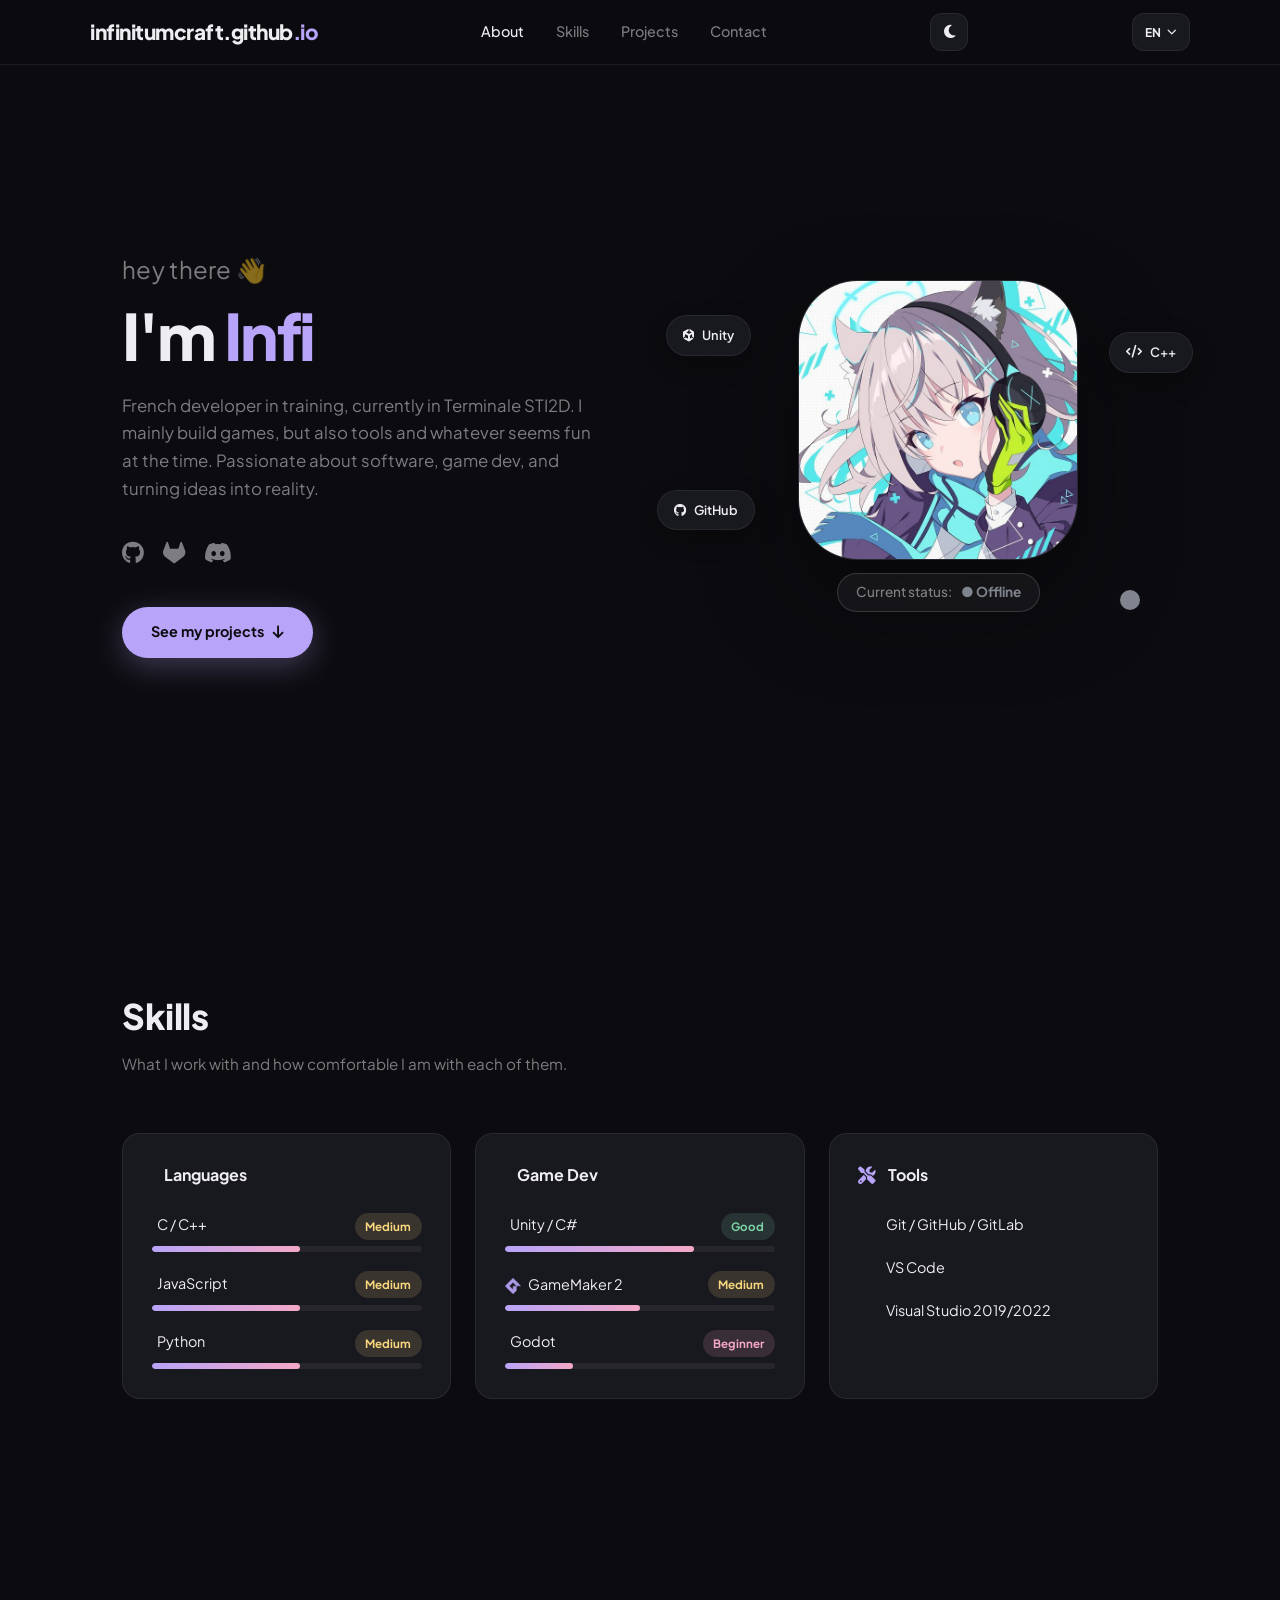
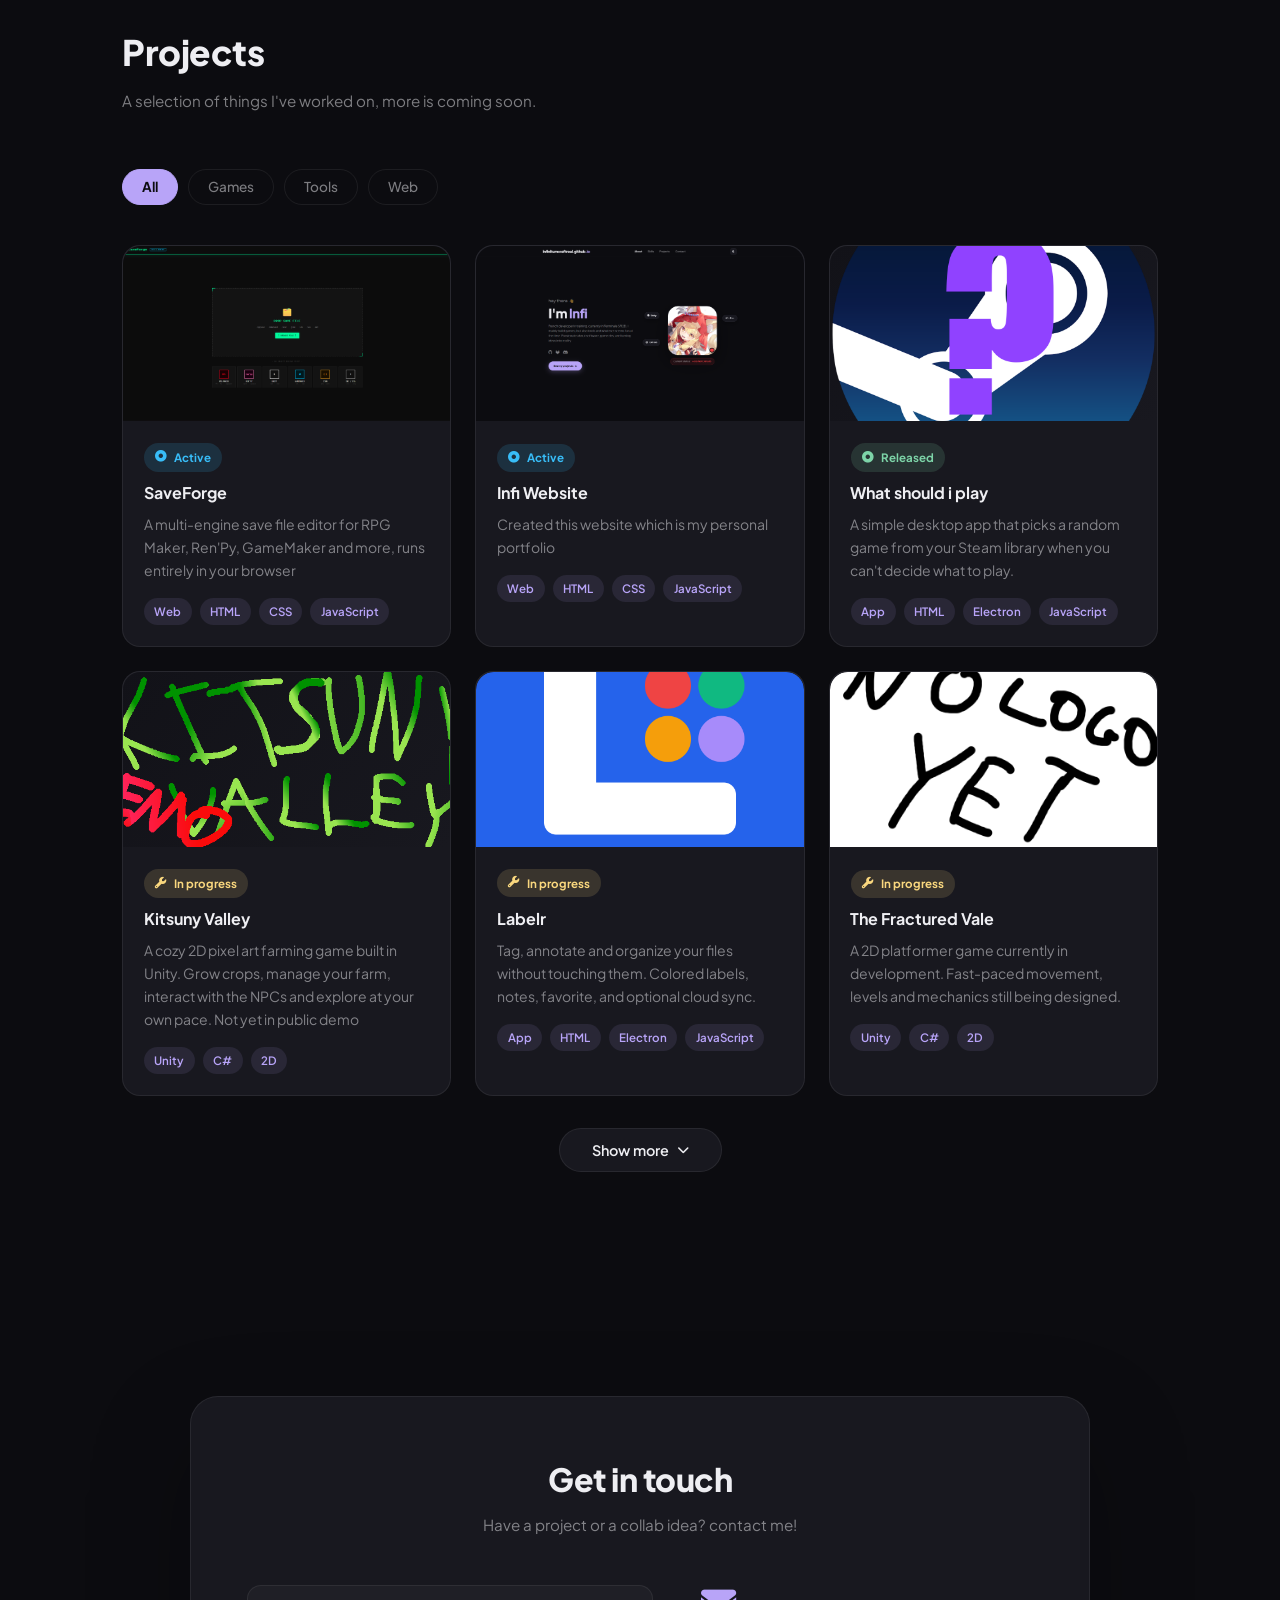
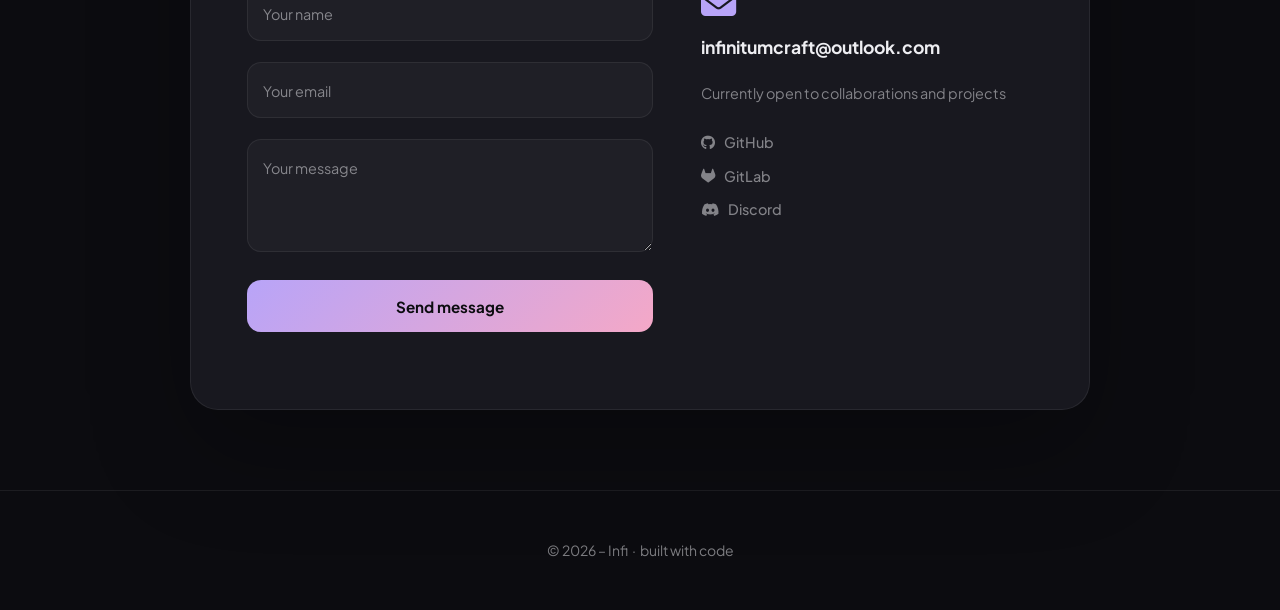
==== index.html @ e2171e9a "Added SaveForge" ====
<!DOCTYPE html>
<html lang="en" data-theme="dark">
<head>
  <!-- Google tag (gtag.js) -->
  <script async src="https://www.googletagmanager.com/gtag/js?id=G-4C0Y65BNYN"></script>
  <script>
    window.dataLayer = window.dataLayer || [];
    function gtag(){dataLayer.push(arguments);}
    gtag('js', new Date());

    gtag('config', 'G-4C0Y65BNYN');
  </script>
  <meta charset="UTF-8" />
  <meta name="viewport" content="width=device-width, initial-scale=1.0" />
  <title>Infi – Developer</title>
  <meta name="description" content="Infi – Developer portfolio. Projects, skills, and contact." />
  <link rel="preconnect" href="https://fonts.googleapis.com">
  <link rel="preconnect" href="https://fonts.gstatic.com" crossorigin>
  <link href="https://fonts.googleapis.com/css2?family=Plus+Jakarta+Sans:ital,wght@0,400;0,500;0,600;0,700;0,800;1,400&display=swap" rel="stylesheet">
  <link rel="stylesheet" href="https://cdnjs.cloudflare.com/ajax/libs/font-awesome/6.5.0/css/all.min.css">
  <link rel="stylesheet" href="https://cdn.jsdelivr.net/gh/devicons/devicon@latest/devicon.min.css">
  <link rel="stylesheet" href="style.css?v=5">
  <link rel="icon" type="image/jpeg" href="assets/images/avatar.jpg">
</head>
<body>

  <div id="loader">
    <div class="loader-ring"></div>
  </div>

  <header id="navbar">
    <div class="nav-inner">
      <span class="nav-logo">
      <span class="logo-full">infinitumcraft.github<span class="accent">.io</span></span>
      <span class="logo-short">infi<span class="accent">.</span></span>
      </span>
      <nav>
        <a href="#about" data-en="About" data-fr="À propos">About</a>
        <a href="#skills" data-en="Skills" data-fr="Compétences">Skills</a>
        <a href="#projects" data-en="Projects" data-fr="Projets">Projects</a>
        <a href="#contact" data-en="Contact" data-fr="Contact">Contact</a>
      </nav>
      <button id="theme-toggle" aria-label="Toggle theme">
        <i class="fa-solid fa-moon" id="theme-icon"></i>
      </button>
      <div id="lang-dropdown" class="lang-dropdown">
        <button id="lang-toggle" aria-label="Toggle language">
          <span id="lang-current">EN</span> <i class="fa-solid fa-chevron-down"></i>
        </button>
        <div class="lang-menu">
          <button data-lang="en">🇬🇧 English</button>
          <button data-lang="fr">🇫🇷 Français</button>
        </div>
      </div>
      <button id="hamburger" aria-label="Toggle menu" aria-expanded="false">
        <span></span>
        <span></span>
        <span></span>
      </button>
    </div>
  </header>

  <div id="mobile-menu">
    <nav class="mobile-nav">
      <a href="#about" data-en="About" data-fr="À propos">About</a>
      <a href="#skills" data-en="Skills" data-fr="Compétences">Skills</a>
      <a href="#projects" data-en="Projects" data-fr="Projets">Projects</a>
      <a href="#contact" data-en="Contact" data-fr="Contact">Contact</a>
    </nav>
  </div>
  <div id="mobile-overlay"></div>

  <section id="about" class="reveal">
    <div class="about-grid">
      <div class="about-text">
        <p class="about-label" data-en="hey there 👋" data-fr="salut 👋">hey there <span class="wave">👋</span></p>
        <h1>I'm <span class="accent">Infi</span></h1>
        <p class="about-bio" data-en="French developer in training, currently in Terminale STI2D. I mainly build games, but also tools and whatever seems fun at the time. Passionate about software, game dev, and turning ideas into reality." data-fr="Développeur français en formation, actuellement en Terminale STI2D. Je crée principalement des jeux, mais aussi des outils et tout ce qui me semble amusant. Passionné par le développement logiciel, le game dev, et transformer les idées en réalité.">
          French developer in training, currently in Terminale STI2D. I mainly build games,
          but also tools and whatever seems fun at the time.
          Passionate about software, game dev, and turning ideas into reality.
        </p>
        <div class="socials">
          <a href="https://github.com/infinitumcraft" target="_blank" aria-label="GitHub"><i class="fab fa-github"></i></a>
          <a href="https://gitlab.com/Infinitumcraftreal" target="_blank" aria-label="GitLab"><i class="fab fa-gitlab"></i></a>
          <a href="#" aria-label="Discord" onclick="copyDiscord(event)"><i class="fab fa-discord"></i></a>
        </div>
        <a href="#projects" class="cta-btn">
          <span data-en="See my projects" data-fr="Voir mes projets">See my projects</span>
          <i class="fa-solid fa-arrow-down"></i>
        </a>
      </div>
      <div class="about-visual">
        <div class="avatar-wrap">
          <img src="assets/images/avatar.jpg" alt="Infi" id="avatar" onerror="this.style.display='none'; document.getElementById('avatar-fallback').style.display='flex'">
          <div id="avatar-fallback" class="avatar-fallback">
            <i class="fa-solid fa-user"></i>
          </div>
          <div id="status-dot" class="status-dot status-offline"></div>
        </div>
        <div id="status-badge" class="status-badge status-offline">
          <span class="status-label" data-en="Current status:" data-fr="Statut actuel :">Current status:</span>
          <span id="status-text">● Offline</span>
        </div>
        <div id="activity-card" class="activity-card" style="display:none;">
          <div class="activity-icon-wrap">
            <img id="activity-img" src="" alt="">
            <img id="activity-img-small" src="" alt="" class="activity-img-small">
          </div>
          <div class="activity-info">
            <span class="activity-type" id="activity-type"></span>
            <span class="activity-name" id="activity-name"></span>
            <span class="activity-detail" id="activity-detail"></span>
            <span class="activity-state" id="activity-state"></span>
          </div>
        </div>
        <div class="about-badge badge-1"><i class="fa-brands fa-unity"></i> Unity</div>
        <div class="about-badge badge-2"><i class="fa-brands fa-github"></i> GitHub</div>
        <div class="about-badge badge-3"><i class="fa-solid fa-code"></i> C++</div>
      </div>
    </div>
  </section>

  <section id="skills" class="reveal">
    <div class="section-header">
      <h2 data-en="Skills" data-fr="Compétences">Skills</h2>
      <p data-en="What I work with and how comfortable I am with each of them." data-fr="Ce avec quoi je travaille et mon niveau dans chacun d'eux.">What I work with and how comfortable I am with each of them.</p>
    </div>

    <div class="skills-grid">

      <div class="skill-category">
        <div class="skill-cat-header">
          <i class="devicon-cplusplus-plain"></i>
          <h4 data-en="Languages" data-fr="Langages">Languages</h4>
        </div>
        <ul>
          <li>
            <div class="skill-row">
              <span><i class="devicon-cplusplus-plain"></i> C / C++</span>
              <span class="skill-level medium" data-en="Medium" data-fr="Moyen">Medium</span>
            </div>
            <div class="skill-bar"><div style="--w: 55%"></div></div>
          </li>
          <li>
            <div class="skill-row">
              <span><i class="devicon-javascript-plain"></i> JavaScript</span>
              <span class="skill-level medium" data-en="Medium" data-fr="Moyen">Medium</span>
            </div>
            <div class="skill-bar"><div style="--w: 55%"></div></div>
          </li>
          <li>
            <div class="skill-row">
              <span><i class="devicon-python-plain"></i> Python</span>
              <span class="skill-level medium" data-en="Medium" data-fr="Moyen">Medium</span>
            </div>
            <div class="skill-bar"><div style="--w: 55%"></div></div>
          </li>
        </ul>
      </div>

      <div class="skill-category">
        <div class="skill-cat-header">
          <i class="devicon-unity-plain"></i>
          <h4 data-en="Game Dev" data-fr="Jeux Vidéo">Game Dev</h4>
        </div>
        <ul>
          <li>
            <div class="skill-row">
              <span><i class="devicon-unity-plain"></i> Unity / C#</span>
              <span class="skill-level good" data-en="Good" data-fr="Bien">Good</span>
            </div>
            <div class="skill-bar"><div style="--w: 70%"></div></div>
          </li>
          <li>
            <div class="skill-row">
              <span><img src="assets/images/gamemaker.webp" alt="GameMaker" class="gamemaker-icon"> GameMaker 2</span>
              <span class="skill-level medium" data-en="Medium" data-fr="Moyen">Medium</span>
            </div>
            <div class="skill-bar"><div style="--w: 50%"></div></div>
          </li>
          <li>
            <div class="skill-row">
              <span><i class="devicon-godot-plain"></i> Godot</span>
              <span class="skill-level beginner" data-en="Beginner" data-fr="Débutant">Beginner</span>
            </div>
            <div class="skill-bar"><div style="--w: 25%"></div></div>
          </li>
        </ul>
      </div>

      <div class="skill-category">
        <div class="skill-cat-header">
          <i class="fa-solid fa-screwdriver-wrench"></i>
          <h4 data-en="Tools" data-fr="Outils">Tools</h4>
        </div>
        <ul class="tools-list">
          <li><i class="devicon-git-plain"></i> Git / GitHub / GitLab</li>
          <li><i class="devicon-vscode-plain"></i> VS Code</li>
          <li><i class="devicon-visualstudio-plain"></i> Visual Studio 2019/2022</li>
        </ul>
      </div>

    </div>
  </section>

  <section id="projects" class="reveal">
    <div class="section-header">
      <h2 data-en="Projects" data-fr="Projets">Projects</h2>
      <p data-en="A selection of things I've worked on, more is coming soon." data-fr="Une sélection de ce sur quoi j'ai travaillé, d'autres arrivent bientôt.">A selection of things I've worked on, more is coming soon.</p>
    </div>

    <div class="filters">
      <button class="filter-btn active" data-filter="all" data-en="All" data-fr="Tout">All</button>
      <button class="filter-btn" data-filter="game" data-en="Games" data-fr="Jeux">Games</button>
      <button class="filter-btn" data-filter="tool" data-en="Tools" data-fr="Outils">Tools</button>
      <button class="filter-btn" data-filter="web" data-en="Web" data-fr="Web">Web</button>
    </div>

    <div class="projects-grid">
      <div class="projects-empty" id="projects-empty" style="display:none;">
        <i class="fa-solid fa-box-open"></i>
        <p data-en="Sadly there is no project for this category yet ;c" data-fr="Il n'y a malheureusement pas encore de projet dans cette catégorie ;c">Sadly there is no project for this category yet ;c</p>
      </div>

      <div class="project-card" data-type="web">
        <div class="project-thumb">
          <img src="assets/images/projects/saveforge.png" alt="Personal Website" onerror="this.parentElement.classList.add('no-img')">
          <div class="project-overlay">
            <a href="https://infinitumcraft.github.io/saveforge/" target="_blank" class="overlay-btn"><i class="fa-solid fa-globe"></i> Open website</a>
          </div>
        </div>
        <div class="project-body">
          <div class="project-status status-active"><i class="fa-solid fa-circle-dot"></i> <span data-en="Active" data-fr="Actif">Active</span></div>
          <h4>SaveForge</h4>
          <p data-en="A multi-engine save file editor for RPG Maker, Ren'Py, GameMaker and more, runs entirely in your browser" data-fr="Un éditeur de fichiers de sauvegarde multi-moteurs pour RPG Maker, Ren'Py, GameMaker et plus encore, fonctionnant entièrement dans votre navigateur.">A multi-engine save file editor for RPG Maker, Ren'Py, GameMaker and more, runs entirely in your browser</p>
          <div class="project-tags">
            <span>Web</span>
            <span>HTML</span>
            <span>CSS</span>
            <span>JavaScript</span>
          </div>
        </div>
      </div>

      <div class="project-card" data-type="web">
        <div class="project-thumb">
          <img src="assets/images/projects/portfolio.png" alt="Personal Website" onerror="this.parentElement.classList.add('no-img')">
          <div class="project-overlay">
            <a href="https://infinitumcraftreal.github.io" target="_blank" class="overlay-btn"><i class="fa-solid fa-globe"></i> Open website</a>
          </div>
        </div>
        <div class="project-body">
          <div class="project-status status-active"><i class="fa-solid fa-circle-dot"></i> <span data-en="Active" data-fr="Actif">Active</span></div>
          <h4>Infi Website</h4>
          <p data-en="Created this website which is my personal portfolio" data-fr="J'ai créé ce site web qui est mon portfolio personnel.">Created this website which is my personal portfolio</p>
          <div class="project-tags">
            <span>Web</span>
            <span>HTML</span>
            <span>CSS</span>
            <span>JavaScript</span>
          </div>
        </div>
      </div>

      <div class="project-card" data-type="tool">
        <div class="project-thumb">
          <img src="assets/images/projects/wsip.png" alt="What should i play (WSIP)" onerror="this.parentElement.classList.add('no-img')">
          <div class="project-overlay">
            <a href="https://github.com/infinitumcraft/What-should-i-play" target="_blank" class="overlay-btn"><i class="fa-brands fa-github"></i> View</a>
          </div>
        </div>
        <div class="project-body">
          <div class="project-status status-done"><i class="fa-solid fa-circle-dot"></i> <span data-en="Released" data-fr="Fini">Released</span></div>
          <h4>What should i play</h4>
          <p data-en="A simple desktop app that picks a random game from your Steam library when you can't decide what to play." data-fr="Une application de bureau simple qui choisit un jeu au hasard dans votre bibliothèque Steam lorsque vous n'arrivez pas à vous décider.">A simple desktop app that picks a random game from your Steam library when you can't decide what to play.</p>
          <div class="project-tags">
            <span>App</span>
            <span>HTML</span>
            <span>Electron</span>
            <span>JavaScript</span>
          </div>
        </div>
      </div>

      <div class="project-card" data-type="game">
        <div class="project-thumb">
          <img src="assets/images/projects/farming.png" alt="Pixel Farming Game" onerror="this.parentElement.classList.add('no-img')">
          <div class="project-overlay">
            <a href="https://infinitumcraft.itch.io/kitsunyvalley" target="_blank" class="overlay-btn itchio-btn"><i class="fa-brands fa-itch-io"></i> View on itch.io</a>
          </div>
        </div>
        <div class="project-body">
          <div class="project-status status-wip"><i class="fa-solid fa-wrench"></i> <span data-en="In progress" data-fr="En cours">In progress</span></div>
          <h4>Kitsuny Valley</h4>
          <p data-en="A cozy 2D pixel art farming game built in Unity. Grow crops, manage your farm, interact with the NPCs and explore at your own pace. Not yet in public demo" data-fr="Un jeu de farming 2D pixel art fait avec Unity. Cultive des récoltes, gère ta ferme, interagis avec les PNJs et explore à ton propre rythme. Pas encore en démo publique.">A cozy 2D pixel art farming game built in Unity. Grow crops, manage your farm, interact with the NPCs and explore at your own pace. Not yet in public demo</p>
          <div class="project-tags">
            <span>Unity</span>
            <span>C#</span>
            <span>2D</span>
          </div>
        </div>
      </div>

      <div class="project-card" data-type="tool">
        <div class="project-thumb">
          <img src="assets/images/projects/labelr.png" alt="Labelr" onerror="this.parentElement.classList.add('no-img')">
          <div class="project-overlay">
            <a href="https://github.com/infinitumcraft/Labelr" target="_blank" class="overlay-btn"><i class="fa-brands fa-github"></i> View</a>
          </div>
        </div>
        <div class="project-body">
          <div class="project-status status-wip"><i class="fa-solid fa-wrench"></i> <span data-en="In progress" data-fr="En cours">In progress</span></div>
          <h4>Labelr</h4>
          <p data-en="Tag, annotate and organize your files without touching them. Colored labels, notes, favorite, and optional cloud sync." data-fr="taguez, annotez et organisez vos fichiers sans les modifier. Labels colorés, notes, favoris et synchronisation cloud optionnelle.">Tag, annotate and organize your files without touching them. Colored labels, notes, favorite, and optional cloud sync.</p>
          <div class="project-tags">
            <span>App</span>
            <span>HTML</span>
            <span>Electron</span>
            <span>JavaScript</span>
          </div>
        </div>
      </div>

      <div class="project-card" data-type="game">
        <div class="project-thumb">
          <img src="assets/images/projects/platformer.png" alt="2D Platformer" onerror="this.parentElement.classList.add('no-img')">
          <div class="project-overlay">
            <a href="https://infinitumcraft.itch.io/the-fractured-vale" target="_blank" class="overlay-btn itchio-btn"><i class="fa-brands fa-itch-io"></i> View on itch.io</a>
          </div>
        </div>
        <div class="project-body">
          <div class="project-status status-wip"><i class="fa-solid fa-wrench"></i> <span data-en="In progress" data-fr="En cours">In progress</span></div>
          <h4>The Fractured Vale</h4>
          <p data-en="A 2D platformer game currently in development. Fast-paced movement, levels and mechanics still being designed." data-fr="Un jeu de plateforme 2D actuellement en développement. Des mouvements rapides, des niveaux et des mécaniques encore en cours de conception.">A 2D platformer game currently in development. Fast-paced movement, levels and mechanics still being designed.</p>
          <div class="project-tags">
            <span>Unity</span>
            <span>C#</span>
            <span>2D</span>
          </div>
        </div>
      </div>

      <div class="project-card" data-type="game">
        <div class="project-thumb">
          <img src="assets/images/projects/kryptonite.jpeg" alt="Kryptonite Mod" onerror="this.parentElement.classList.add('no-img')">
          <div class="project-overlay">
            <a href="https://github.com/Infinitumcraftreal/Kryptadium" target="_blank" class="overlay-btn"><i class="fa-brands fa-github"></i> View</a>
          </div>
        </div>
        <div class="project-body">
          <div class="project-statuses">
            <div class="project-status status-open"><i class="fa-solid fa-code-branch"></i> Open Source</div>
            <div class="project-status status-abandoned"><i class="fa-solid fa-box-archive"></i> <span data-en="Abandoned" data-fr="Abandonné">Abandoned</span></div>
          </div>
          <h4>Kryptonite Mod</h4>
          <p data-en="A 1.20.1 Minecraft mod adding kryptonite content. Development paused since 2023 the source is available on GitHub." data-fr="Un mod Minecraft 1.20.1 ajoutant du contenu lié à la kryptonite. Développement pausé depuis 2023, le code source est disponible sur GitHub.">A 1.20.1 Minecraft mod adding kryptonite content. Development paused since 2023 the source available on GitHub.</p>
          <div class="project-tags">
            <span>Java</span>
            <span>Minecraft</span>
            <span>Open Source</span>
          </div>
        </div>
      </div>

    </div>

    <div class="show-more-wrap" id="show-more-wrap" style="display:none;">
      <button id="show-more-btn" class="show-more-btn">
        <span id="show-more-text">Show more</span>
        <i class="fa-solid fa-chevron-down"></i>
      </button>
    </div>

  </section>

  <section id="contact" class="reveal">
    <div class="contact-box">
      <h2 data-en="Get in touch" data-fr="Me contacter">Get in touch</h2>
      <p data-en="Have a project or a collab idea? contact me!" data-fr="Tu as un projet ou une idée de collaboration ? Contacte-moi !">Have a project or a collab idea? contact me!</p>

      <div class="contact-inner">
        <form class="contact-form" id="contact-form">
          <div class="field">
            <input type="text" id="name" required placeholder=" ">
            <label for="name" data-en="Your name" data-fr="Ton prénom">Your name</label>
          </div>
          <div class="field">
            <input type="email" id="email" required placeholder=" ">
            <label for="email" data-en="Your email" data-fr="Ton email">Your email</label>
          </div>
          <div class="field">
            <textarea id="message" rows="4" required placeholder=" "></textarea>
            <label for="message" data-en="Your message" data-fr="Ton message">Your message</label>
          </div>
          <button type="submit" id="submit-btn">
            <span class="btn-text" data-en="Send message" data-fr="Envoyer">Send message</span>
            <span class="btn-loader"></span>
          </button>
          <p id="form-status"></p>
        </form>

        <div class="contact-aside">
          <i class="fa-solid fa-envelope"></i>
          <p class="contact-email">infinitumcraft@outlook.com</p>
          <p class="contact-note" data-en="Currently open to collaborations and projects" data-fr="Actuellement ouvert aux collaborations et projets">Currently <strong>open to collaborations</strong> and projects</p>
          <div class="contact-socials">
            <a href="https://github.com/Infinitumcraftreal" target="_blank"><i class="fab fa-github"></i> GitHub</a>
            <a href="https://gitlab.com/Infinitumcraftreal" target="_blank"><i class="fab fa-gitlab"></i> GitLab</a>
            <a href="#"><i class="fab fa-discord"></i> Discord</a>
          </div>
        </div>
      </div>
    </div>
  </section>

  <footer>
    <p>© 2026 – Infi &nbsp;·&nbsp; built with code</p>
  </footer>
  <div id="discord-toast" data-en="@ infinitumcraft copied!" data-fr="@ infinitumcraft copié !">@ infinitumcraft copied!</div>
  <script src="script.js?v=5"></script>
</body>
</html>
---- style.css ----
:root {
  --bg:        #0c0c10;
  --bg2:       #121218;
  --card:      #18181f;
  --border:    rgba(255,255,255,0.07);
  --text:      #eeeef2;
  --muted:     rgba(238,238,242,0.5);
  --accent:    #b8a4f8;
  --accent2:   #f4a8c7;
  --good:      #7dd4a8;
  --medium:    #f9d77e;
  --beginner:  #f4a8c7;
  --radius:    18px;
    --font-head: 'Plus Jakarta Sans', sans-serif;
    --font-body: 'Plus Jakarta Sans', sans-serif;
  --trans:     0.4s cubic-bezier(.25,.8,.25,1);
}

[data-theme="light"] {
  --bg:        #faf7f4;
  --bg2:       #f3eef8;
  --card:      #ffffff;
  --border:    rgba(0,0,0,0.07);
  --text:      #1a1025;
  --muted:     rgba(26,16,37,0.5);
  --accent:    #8b6dd6;
  --accent2:   #d4608f;
  --good:      #2e8f62;
  --medium:    #b87c00;
  --beginner:  #c24d7a;
}

*, *::before, *::after { box-sizing: border-box; margin: 0; padding: 0; }

html { scroll-behavior: smooth; font-size: 16px; }

body {
  font-family: var(--font-body);
  background: var(--bg);
  color: var(--text);
  transition: background var(--trans), color var(--trans);
  overflow-x: hidden;
  line-height: 1.65;
}

#loader {
  position: fixed;
  inset: 0;
  background: var(--bg);
  display: flex;
  align-items: center;
  justify-content: center;
  z-index: 9999;
  transition: opacity 0.5s ease;
}

#loader.hidden {
  opacity: 0;
  pointer-events: none;
}

.loader-ring {
  width: 42px;
  height: 42px;
  border: 3px solid var(--border);
  border-top-color: var(--accent);
  border-radius: 50%;
  animation: spin 0.9s linear infinite;
}

.logo-short { display: none; }

@media (max-width: 860px) {
  .logo-full  { display: none; }
  .logo-short { display: inline; }
}

@keyframes spin { to { transform: rotate(360deg); } }

#navbar {
  position: sticky;
  top: 0;
  z-index: 100;
  padding: 0 2rem;
  backdrop-filter: blur(18px);
  -webkit-backdrop-filter: blur(18px);
  background: rgba(12,12,16,0.7);
  border-bottom: 1px solid var(--border);
  transition: background var(--trans);
}

[data-theme="light"] #navbar {
  background: rgba(250,247,244,0.8);
}

.nav-inner {
  max-width: 1100px;
  margin: auto;
  display: flex;
  align-items: center;
  justify-content: space-between;
  height: 64px;
}

.nav-logo {
  font-family: var(--font-head);
  font-weight: 800;
  font-size: 1.3rem;
  letter-spacing: -0.5px;
}

nav {
  display: flex;
  gap: 2rem;
}

nav a {
  text-decoration: none;
  color: var(--muted);
  font-size: 0.9rem;
  font-weight: 500;
  transition: color 0.2s;
  position: relative;
}

nav a::after {
  content: '';
  position: absolute;
  bottom: -4px;
  left: 0;
  width: 0;
  height: 2px;
  background: var(--accent);
  border-radius: 4px;
  transition: width 0.25s ease;
}

nav a:hover { color: var(--text); }
nav a:hover::after { width: 100%; }

#theme-toggle {
  background: var(--card);
  border: 1px solid var(--border);
  color: var(--text);
  width: 38px;
  height: 38px;
  border-radius: 12px;
  cursor: pointer;
  display: flex;
  align-items: center;
  justify-content: center;
  font-size: 0.95rem;
  transition: transform 0.2s, background var(--trans);
}

.lang-dropdown {
  position: relative;
}

#lang-toggle {
  background: var(--card);
  border: 1px solid var(--border);
  color: var(--text);
  height: 38px;
  padding: 0 0.75rem;
  border-radius: 12px;
  cursor: pointer;
  display: flex;
  align-items: center;
  gap: 0.4rem;
  font-size: 0.75rem;
  font-weight: 700;
  font-family: var(--font-body);
  transition: transform 0.2s, background var(--trans);
}

#lang-toggle i {
  font-size: 0.6rem;
  transition: transform 0.2s;
}

.lang-dropdown.open #lang-toggle i {
  transform: rotate(180deg);
}

#lang-toggle:hover { transform: scale(1.05); }

.lang-menu {
  position: absolute;
  top: calc(100% + 8px);
  right: 0;
  background: var(--card);
  border: 1px solid var(--border);
  border-radius: 14px;
  overflow: hidden;
  display: none;
  flex-direction: column;
  min-width: 130px;
  box-shadow: 0 12px 40px rgba(0,0,0,0.25);
  z-index: 200;
}

.lang-dropdown.open .lang-menu {
  display: flex;
}

.lang-menu button {
  background: transparent;
  border: none;
  color: var(--text);
  font-family: var(--font-body);
  font-size: 0.85rem;
  font-weight: 500;
  padding: 0.75rem 1rem;
  cursor: pointer;
  text-align: left;
  transition: background 0.15s;
}

.lang-menu button:hover {
  background: rgba(184,164,248,0.1);
  color: var(--accent);
}

#theme-toggle:hover { transform: scale(1.08); }

section {
  max-width: 1100px;
  margin: 0 auto;
  padding: 7rem 2rem;
}

.section-header {
  margin-bottom: 3.5rem;
}

.section-header h2 {
  font-family: var(--font-head);
  font-size: 2.2rem;
  font-weight: 800;
  letter-spacing: -0.5px;
  margin-bottom: 0.4rem;
}

.section-header p {
  color: var(--muted);
  font-size: 0.95rem;
}

.accent { color: var(--accent); }

.reveal {
  opacity: 0;
  transform: translateY(28px);
  transition: opacity 0.75s ease, transform 0.75s ease;
}

.reveal.visible {
  opacity: 1;
  transform: translateY(0);
}

#about {
  min-height: 90vh;
  display: flex;
  align-items: center;
  padding-top: 5rem;
}

.about-grid {
  display: grid;
  grid-template-columns: 1fr 0.85fr;
  gap: 5rem;
  align-items: center;
  width: 100%;
}

.about-label {
  font-size: 1.5rem;
  color: var(--muted);
  margin-bottom: 0.75rem;
  letter-spacing: 0.3px;
}

.wave {
  display: inline-block;
  animation: wave 2.2s ease-in-out infinite;
  transform-origin: 70% 70%;
}

@keyframes wave {
  0%,50%,100% { transform: rotate(0deg); }
  15%         { transform: rotate(18deg); }
  35%         { transform: rotate(-10deg); }
}

#about h1 {
  font-family: var(--font-head);
  font-size: clamp(2.8rem, 5vw, 4.5rem);
  font-weight: 800;
  line-height: 1.05;
  letter-spacing: -2px;
  margin-bottom: 1.4rem;
}

.about-bio {
  color: var(--muted);
  max-width: 480px;
  margin-bottom: 2rem;
  font-size: 1.05rem;
}

.socials {
  display: flex;
  gap: 1.2rem;
  margin-bottom: 2.2rem;
}

.socials a {
  font-size: 1.4rem;
  color: var(--muted);
  text-decoration: none;
  transition: color 0.2s, transform 0.2s;
}

.socials a:hover {
  color: var(--accent);
  transform: translateY(-3px);
}

.cta-btn {
  display: inline-flex;
  align-items: center;
  gap: 0.6rem;
  padding: 0.85rem 1.8rem;
  background: var(--accent);
  color: #0c0c10;
  font-family: var(--font-head);
  font-weight: 700;
  font-size: 0.9rem;
  border-radius: 999px;
  text-decoration: none;
  transition: transform 0.2s, box-shadow 0.2s;
  box-shadow: 0 8px 30px rgba(184,164,248,0.3);
}

.cta-btn:hover {
  transform: translateY(-3px);
  box-shadow: 0 16px 40px rgba(184,164,248,0.45);
}

.about-visual {
  position: relative;
  display: flex;
  flex-direction: column;
  justify-content: center;
  align-items: center;
  gap: 0.8rem;
  padding-bottom: 1rem;
}

.avatar-wrap {
  width: 280px;
  height: 280px;
  border-radius: 60px;
  overflow: hidden;
  box-shadow: 0 40px 100px rgba(0,0,0,0.4);
  background: var(--card);
  border: 1px solid var(--border);
  animation: float 6s ease-in-out infinite;
}

.avatar-wrap img {
  width: 100%;
  height: 100%;
  object-fit: cover;
}

.avatar-fallback {
  width: 100%;
  height: 100%;
  display: none;
  align-items: center;
  justify-content: center;
  font-size: 5rem;
  color: var(--muted);
  background: var(--card);
}

.status-dot {
  position: absolute;
  bottom: 14px;
  right: 14px;
  width: 28px;
  height: 28px;
  border-radius: 50%;
  border: 4px solid var(--bg);
  transition: background 0.3s ease;
  z-index: 2;
}

.activity-card {
  display: flex;
  align-items: center;
  gap: 0.85rem;
  background: var(--card);
  border: 1px solid var(--border);
  border-radius: 16px;
  padding: 0.85rem 1rem;
  width: 260px;
  margin-top: 0.5rem;
  box-shadow: 0 8px 30px rgba(0,0,0,0.2);
}

.activity-icon-wrap {
  position: relative;
  flex-shrink: 0;
  width: 48px;
  height: 48px;
}

.activity-icon-wrap img#activity-img {
  width: 48px;
  height: 48px;
  border-radius: 10px;
  object-fit: cover;
}

.activity-img-small {
  position: absolute;
  bottom: -4px;
  right: -4px;
  width: 18px;
  height: 18px;
  border-radius: 50%;
  border: 2px solid var(--card);
}

.activity-info {
  display: flex;
  flex-direction: column;
  gap: 0.1rem;
  overflow: hidden;
  min-width: 0;
}

.activity-type {
  font-size: 0.7rem;
  color: var(--accent);
  font-weight: 700;
  text-transform: uppercase;
  letter-spacing: 0.5px;
}

.activity-name {
  font-size: 0.85rem;
  font-weight: 700;
  color: var(--text);
  white-space: nowrap;
  overflow: hidden;
  text-overflow: ellipsis;
}

.activity-detail,
.activity-state {
  font-size: 0.75rem;
  color: var(--muted);
  white-space: nowrap;
  overflow: hidden;
  text-overflow: ellipsis;
}

.activity-detail:empty,
.activity-state:empty { display: none; }

.status-badge {
  display: inline-flex;
  align-items: center;
  gap: 0.4rem;
  padding: 0.45rem 1.1rem;
  border-radius: 999px;
  font-size: 0.85rem;
  font-weight: 700;
  border: 1px solid var(--border);
  background: var(--card);
  transition: all 0.3s ease;
  white-space: nowrap;
}

.status-online  { background-color: #23a559; color: #23a559; }
.status-idle    { background-color: #f0b232; color: #f0b232; }
.status-dnd     { background-color: #f23f43; color: #f23f43; }
.status-offline { background-color: #80848e; color: #80848e; }

.status-dot.status-online  { background: #23a559; }
.status-dot.status-idle    { background: #f0b232; }
.status-dot.status-dnd     { background: #f23f43; }
.status-dot.status-offline { background: #80848e; }

.status-label {
  color: var(--muted);
  font-weight: 500;
  font-size: 0.85rem;
  margin-right: 0.2rem;
}

.status-badge.status-online  { border-color: rgba(35,165,89,0.3);  background: rgba(35,165,89,0.1);  color: #23a559; }
.status-badge.status-idle    { border-color: rgba(240,178,50,0.3);  background: rgba(240,178,50,0.1);  color: #f0b232; }
.status-badge.status-dnd     { border-color: rgba(242,63,67,0.3);   background: rgba(242,63,67,0.1);   color: #f23f43; }
.status-badge.status-offline { border-color: rgba(128,132,142,0.3); background: rgba(128,132,142,0.1); color: #80848e; }

@keyframes float {
  0%,100% { transform: translateY(0); }
  50%      { transform: translateY(-14px); }
}

.about-badge {
  position: absolute;
  background: var(--card);
  border: 1px solid var(--border);
  padding: 0.55rem 1rem;
  border-radius: 999px;
  font-size: 0.8rem;
  font-weight: 600;
  display: flex;
  align-items: center;
  gap: 0.5rem;
  color: var(--text);
  backdrop-filter: blur(10px);
  white-space: nowrap;
  box-shadow: 0 8px 24px rgba(0,0,0,0.25);
}

.badge-1 { top: 10%;  left: -12%; }
.badge-2 { bottom: 28%; left: -14%; }
.badge-3 { top: 15%;  right: -8%; }

#skills { background: transparent; }

.skills-grid {
  display: grid;
  grid-template-columns: repeat(auto-fit, minmax(280px, 1fr));
  gap: 1.5rem;
}

.skill-category {
  background: var(--card);
  border: 1px solid var(--border);
  border-radius: var(--radius);
  padding: 1.8rem;
  transition: transform 0.3s, box-shadow 0.3s;
}

.skill-category:hover {
  transform: translateY(-4px);
  box-shadow: 0 20px 50px rgba(0,0,0,0.25);
}

.skill-cat-header {
  display: flex;
  align-items: center;
  gap: 0.75rem;
  margin-bottom: 1.5rem;
}

.skill-cat-header i {
  color: var(--accent);
  font-size: 1.1rem;
}

.skill-row span i {
  font-size: 1rem;
  color: var(--accent);
  margin-right: 0.3rem;
  vertical-align: middle;
}

.tools-list {
  list-style: none;
  display: flex;
  flex-direction: column;
  gap: 0.9rem;
}

.tools-list li {
  display: flex;
  align-items: center;
  gap: 0.7rem;
  font-size: 0.9rem;
  color: var(--text);
}

.tools-list li i {
  color: var(--accent);
  width: 16px;
  text-align: center;
  font-size: 1rem;
}

.skill-cat-header h4 {
  font-family: var(--font-head);
  font-weight: 700;
  font-size: 1rem;
}

.skill-category ul {
  list-style: none;
  display: flex;
  flex-direction: column;
  gap: 1.2rem;
}

.skill-row {
  display: flex;
  justify-content: space-between;
  align-items: center;
  margin-bottom: 0.4rem;
  font-size: 0.9rem;
}

.skill-level {
  font-size: 0.72rem;
  font-weight: 700;
  padding: 0.25rem 0.65rem;
  border-radius: 999px;
}

.skill-level.good     { background: rgba(125,212,168,0.15); color: var(--good); }
.skill-level.medium   { background: rgba(249,215,126,0.15); color: var(--medium); }
.skill-level.beginner { background: rgba(244,168,199,0.15); color: var(--beginner); }

.skill-bar {
  height: 6px;
  background: rgba(255,255,255,0.06);
  border-radius: 99px;
  overflow: hidden;
}

[data-theme="light"] .skill-bar {
  background: rgba(0,0,0,0.06);
}

.skill-bar div {
  height: 100%;
  width: 0;
  background: linear-gradient(90deg, var(--accent), var(--accent2));
  border-radius: 99px;
  animation: grow 1.6s ease forwards;
  animation-delay: 0.3s;
}

.gamemaker-icon {
  width: 16px;
  height: 16px;
  vertical-align: middle;
  margin-right: 0.3rem;
  filter: invert(73%) sepia(30%) saturate(1200%) hue-rotate(200deg) brightness(90%);
}

[data-theme="light"] .gamemaker-icon {
  filter: invert(73%) sepia(30%) saturate(1200%) hue-rotate(200deg) brightness(60%);
}

@keyframes grow { to { width: var(--w); } }

.filters {
  display: flex;
  flex-wrap: wrap;
  gap: 0.6rem;
  margin-bottom: 2.5rem;
}

.show-more-wrap {
  display: flex;
  justify-content: center;
  margin-top: 2rem;
}

.show-more-btn {
  display: inline-flex;
  align-items: center;
  gap: 0.5rem;
  padding: 0.75rem 2rem;
  border-radius: 999px;
  border: 1px solid var(--border);
  background: var(--card);
  color: var(--text);
  font-family: var(--font-body);
  font-size: 0.9rem;
  font-weight: 600;
  cursor: pointer;
  transition: all 0.2s ease;
}

.show-more-btn:hover {
  border-color: var(--accent);
  color: var(--accent);
  transform: translateY(-2px);
}

.show-more-btn i {
  font-size: 0.75rem;
  transition: transform 0.2s;
}

.filter-btn {
  padding: 0.55rem 1.2rem;
  border-radius: 999px;
  border: 1px solid var(--border);
  background: transparent;
  color: var(--muted);
  font-family: var(--font-body);
  font-size: 0.85rem;
  font-weight: 500;
  cursor: pointer;
  transition: all 0.22s ease;
}

.filter-btn:hover {
  color: var(--text);
  border-color: var(--accent);
}

.filter-btn.active {
  background: var(--accent);
  border-color: var(--accent);
  color: #0c0c10;
  font-weight: 700;
}

.projects-grid {
  display: grid;
  grid-template-columns: repeat(auto-fill, minmax(300px, 1fr));
  gap: 1.5rem;
}

.project-card {
  background: var(--card);
  border: 1px solid var(--border);
  border-radius: var(--radius);
  overflow: hidden;
  transition: transform 0.3s, box-shadow 0.3s;
  -webkit-backface-visibility: hidden;
  backface-visibility: hidden;
  transform: translateZ(0);
}

.project-card:hover {
  transform: translateY(-6px);
  box-shadow: 0 24px 60px rgba(0,0,0,0.3);
}

.project-thumb {
  position: relative;
  height: 175px;
  background: linear-gradient(135deg, var(--bg2), var(--card));
  overflow: hidden;
  border-radius: var(--radius) var(--radius) 0 0;
}

.project-thumb.no-img::after {
  content: 'No image yet';
  position: absolute;
  inset: 0;
  display: flex;
  align-items: center;
  justify-content: center;
  color: var(--muted);
  font-size: 0.8rem;
}

.project-thumb img {
  width: 100%;
  height: 100%;
  object-fit: cover;
  transition: transform 0.4s ease;
}

.project-card:hover .project-thumb img {
  transform: scale(1.04);
}

.project-overlay {
  position: absolute;
  inset: 0 0 -3px 0;
  background: rgba(0,0,0,0.5);
  display: flex;
  align-items: center;
  justify-content: center;
  opacity: 0;
  transition: opacity 0.3s ease;
  backdrop-filter: blur(4px);
  border-radius: var(--radius) var(--radius) 0 0;
}

.project-card:hover .project-overlay { opacity: 1; }

.overlay-btn {
  background: var(--accent);
  color: #0c0c10;
  padding: 0.65rem 1.3rem;
  border-radius: 12px;
  text-decoration: none;
  font-weight: 700;
  font-size: 0.85rem;
  display: flex;
  align-items: center;
  gap: 0.5rem;
  transform: translateY(8px);
  transition: transform 0.3s ease;
}

.project-card:hover .overlay-btn { transform: translateY(0); }

.project-body {
  padding: 1.3rem;
}

.project-body h4 {
  font-family: var(--font-head);
  font-weight: 700;
  font-size: 1rem;
  margin: 0.5rem 0 0.4rem;
}

.project-body p {
  color: var(--muted);
  font-size: 0.875rem;
  margin-bottom: 1rem;
}

.project-status {
  display: inline-flex;
  align-items: center;
  gap: 0.4rem;
  font-size: 0.72rem;
  font-weight: 700;
  padding: 0.3rem 0.7rem;
  border-radius: 999px;
}

.project-statuses {
  display: flex;
  flex-wrap: wrap;
  gap: 0.4rem;
  margin-bottom: 0.6rem;
}

.status-done { background: rgba(125,212,168,0.15); color: var(--good); }
.status-wip  { background: rgba(249,215,126,0.15); color: var(--medium); }
.status-open { background: rgba(184,164,248,0.15); color: var(--accent); }
.status-abandoned { background: rgba(148,163,184,0.15); color: #94a3b8; }
.status-active { background: rgba(56,189,248,0.15); color: #38bdf8; }

.project-tags {
  display: flex;
  flex-wrap: wrap;
  gap: 0.5rem;
}

.project-tags span {
  background: rgba(184,164,248,0.1);
  color: var(--accent);
  padding: 0.25rem 0.65rem;
  border-radius: 999px;
  font-size: 0.72rem;
  font-weight: 600;
}

#contact {
  padding-bottom: 5rem;
}

.contact-box {
  background: var(--card);
  border: 1px solid var(--border);
  border-radius: 28px;
  padding: 3.5rem;
  max-width: 900px;
  margin: auto;
  box-shadow: 0 40px 100px rgba(0,0,0,0.25);
}

.contact-box > h2 {
  font-family: var(--font-head);
  font-size: 2rem;
  font-weight: 800;
  text-align: center;
  letter-spacing: -0.5px;
  margin-bottom: 0.4rem;
}

.contact-box > p {
  text-align: center;
  color: var(--muted);
  margin-bottom: 3rem;
  font-size: 0.95rem;
}

.contact-inner {
  display: grid;
  grid-template-columns: 1.1fr 0.9fr;
  gap: 3rem;
  align-items: start;
}

.contact-form {
  display: flex;
  flex-direction: column;
  gap: 1.3rem;
}

.field { position: relative; }

.field input,
.field textarea {
  width: 100%;
  padding: 1.1rem 1rem;
  border-radius: 14px;
  border: 1px solid var(--border);
  background: rgba(255,255,255,0.03);
  color: var(--text);
  font-family: var(--font-body);
  font-size: 0.95rem;
  outline: none;
  transition: border-color 0.25s, box-shadow 0.25s;
  resize: vertical;
}

[data-theme="light"] .field input,
[data-theme="light"] .field textarea {
  background: rgba(0,0,0,0.03);
}

.field label {
  position: absolute;
  top: 1.1rem;
  left: 1rem;
  font-size: 0.9rem;
  color: var(--muted);
  pointer-events: none;
  transition: 0.22s ease;
}

.field textarea + label { top: 1.1rem; }

.field input:focus,
.field textarea:focus {
  border-color: var(--accent);
  box-shadow: 0 0 0 3px rgba(184,164,248,0.15);
}

.field input:focus + label,
.field textarea:focus + label,
.field input:not(:placeholder-shown) + label,
.field textarea:not(:placeholder-shown) + label {
  top: -0.55rem;
  left: 0.85rem;
  font-size: 0.72rem;
  background: var(--card);
  padding: 0 0.35rem;
  border-radius: 4px;
  color: var(--accent);
}

#submit-btn {
  padding: 1rem;
  border-radius: 14px;
  border: none;
  background: linear-gradient(135deg, var(--accent), var(--accent2));
  color: #0c0c10;
  font-family: var(--font-head);
  font-weight: 700;
  font-size: 0.95rem;
  cursor: pointer;
  transition: transform 0.2s, box-shadow 0.2s;
  display: flex;
  align-items: center;
  justify-content: center;
  min-height: 52px;
}

#submit-btn:hover {
  transform: translateY(-2px);
  box-shadow: 0 12px 35px rgba(184,164,248,0.4);
}

.btn-loader {
  width: 20px;
  height: 20px;
  border: 2px solid rgba(12,12,16,0.3);
  border-top-color: #0c0c10;
  border-radius: 50%;
  animation: spin 0.8s linear infinite;
  display: none;
}

#submit-btn.loading .btn-text { display: none; }
#submit-btn.loading .btn-loader { display: block; }

#form-status {
  font-size: 0.875rem;
  font-weight: 600;
  opacity: 0;
  transform: translateY(4px);
  transition: 0.3s ease;
}

#form-status.show { opacity: 1; transform: translateY(0); }
#form-status.success { color: var(--good); }
#form-status.error   { color: #f4788a; }

.contact-aside {
  display: flex;
  flex-direction: column;
  gap: 0.8rem;
}

.contact-aside > i {
  font-size: 2.2rem;
  color: var(--accent);
}

.contact-email {
  font-family: var(--font-head);
  font-weight: 700;
  font-size: 1.1rem;
}

.contact-note {
  color: var(--muted);
  font-size: 0.9rem;
  line-height: 1.7;
  margin-top: 0.4rem;
}

.contact-socials {
  display: flex;
  flex-direction: column;
  gap: 0.6rem;
  margin-top: 0.8rem;
}

.contact-socials a {
  display: inline-flex;
  align-items: center;
  gap: 0.6rem;
  color: var(--muted);
  text-decoration: none;
  font-size: 0.9rem;
  font-weight: 500;
  transition: color 0.2s;
}

.contact-socials a:hover { color: var(--accent); }

footer {
  text-align: center;
  padding: 3rem 2rem;
  color: var(--muted);
  font-size: 0.875rem;
  border-top: 1px solid var(--border);
}

#hamburger {
  display: none;
  flex-direction: column;
  justify-content: center;
  gap: 5px;
  background: var(--card);
  border: 1px solid var(--border);
  border-radius: 12px;
  width: 38px;
  height: 38px;
  padding: 8px;
  cursor: pointer;
  transition: transform 0.2s;
}

#hamburger span {
  display: block;
  height: 2px;
  background: var(--text);
  border-radius: 2px;
  transition: transform 0.3s ease, opacity 0.3s ease;
}

#hamburger.open span:nth-child(1) { transform: translateY(7px) rotate(45deg); }
#hamburger.open span:nth-child(2) { opacity: 0; }
#hamburger.open span:nth-child(3) { transform: translateY(-7px) rotate(-45deg); }

/* ── Mobile menu panel ── */
#mobile-menu {
  position: fixed;
  top: 0;
  right: -100%;
  width: min(320px, 85vw);
  height: 100vh;
  background: var(--bg2);
  border-left: 1px solid var(--border);
  z-index: 150;
  padding: 5rem 2rem 2rem;
  transition: right 0.35s cubic-bezier(.25,.8,.25,1);
  display: flex;
  flex-direction: column;
}

#mobile-menu.open { right: 0; }

.mobile-nav {
  display: flex;
  flex-direction: column;
  gap: 0.5rem;
}

.mobile-nav a {
  text-decoration: none;
  color: var(--text);
  font-size: 1.3rem;
  font-weight: 700;
  font-family: var(--font-head);
  padding: 0.75rem 1rem;
  border-radius: 14px;
  transition: background 0.2s, color 0.2s;
}

.mobile-nav a:hover {
  background: rgba(184,164,248,0.1);
  color: var(--accent);
}

#mobile-overlay {
  position: fixed;
  inset: 0;
  background: rgba(0,0,0,0.5);
  z-index: 140;
  opacity: 0;
  pointer-events: none;
  transition: opacity 0.35s ease;
  backdrop-filter: blur(4px);
}

#mobile-overlay.open {
  opacity: 1;
  pointer-events: all;
}

@media (max-width: 860px) {
  .about-grid        { grid-template-columns: 1fr; text-align: center; }
  .about-visual      { display: flex; }
  .about-bio         { max-width: 100%; }
  .socials           { justify-content: center; }
  .contact-inner     { grid-template-columns: 1fr; }
  .contact-aside     { align-items: center; text-align: center; }
  .contact-socials   { align-items: center; }
  nav                { display: none; }
  #hamburger         { display: flex; }
  .contact-box       { padding: 2rem 1.4rem; }
  .badge-1, .badge-2, .badge-3 { display: none; }
  .about-grid        { gap: 2rem; }
  .avatar-wrap       { width: 220px; height: 220px; }
  .activity-card     { width: 220px; }
  .nav-inner         { gap: 0.5rem; }
}

@media (max-width: 540px) {
  section { padding: 5rem 1.2rem; }
  #about h1 { font-size: 2.6rem; }
}

#discord-toast {
  position: fixed;
  bottom: 2rem;
  left: 50%;
  transform: translateX(-50%) translateY(10px);
  background: #5865f2;
  color: white;
  padding: 0.6rem 1.4rem;
  border-radius: 999px;
  font-size: 0.85rem;
  font-weight: 600;
  opacity: 0;
  transition: opacity 0.3s ease, transform 0.3s ease;
  pointer-events: none;
  z-index: 9999;
}

#discord-toast.show {
  opacity: 1;
  transform: translateX(-50%) translateY(0);
}
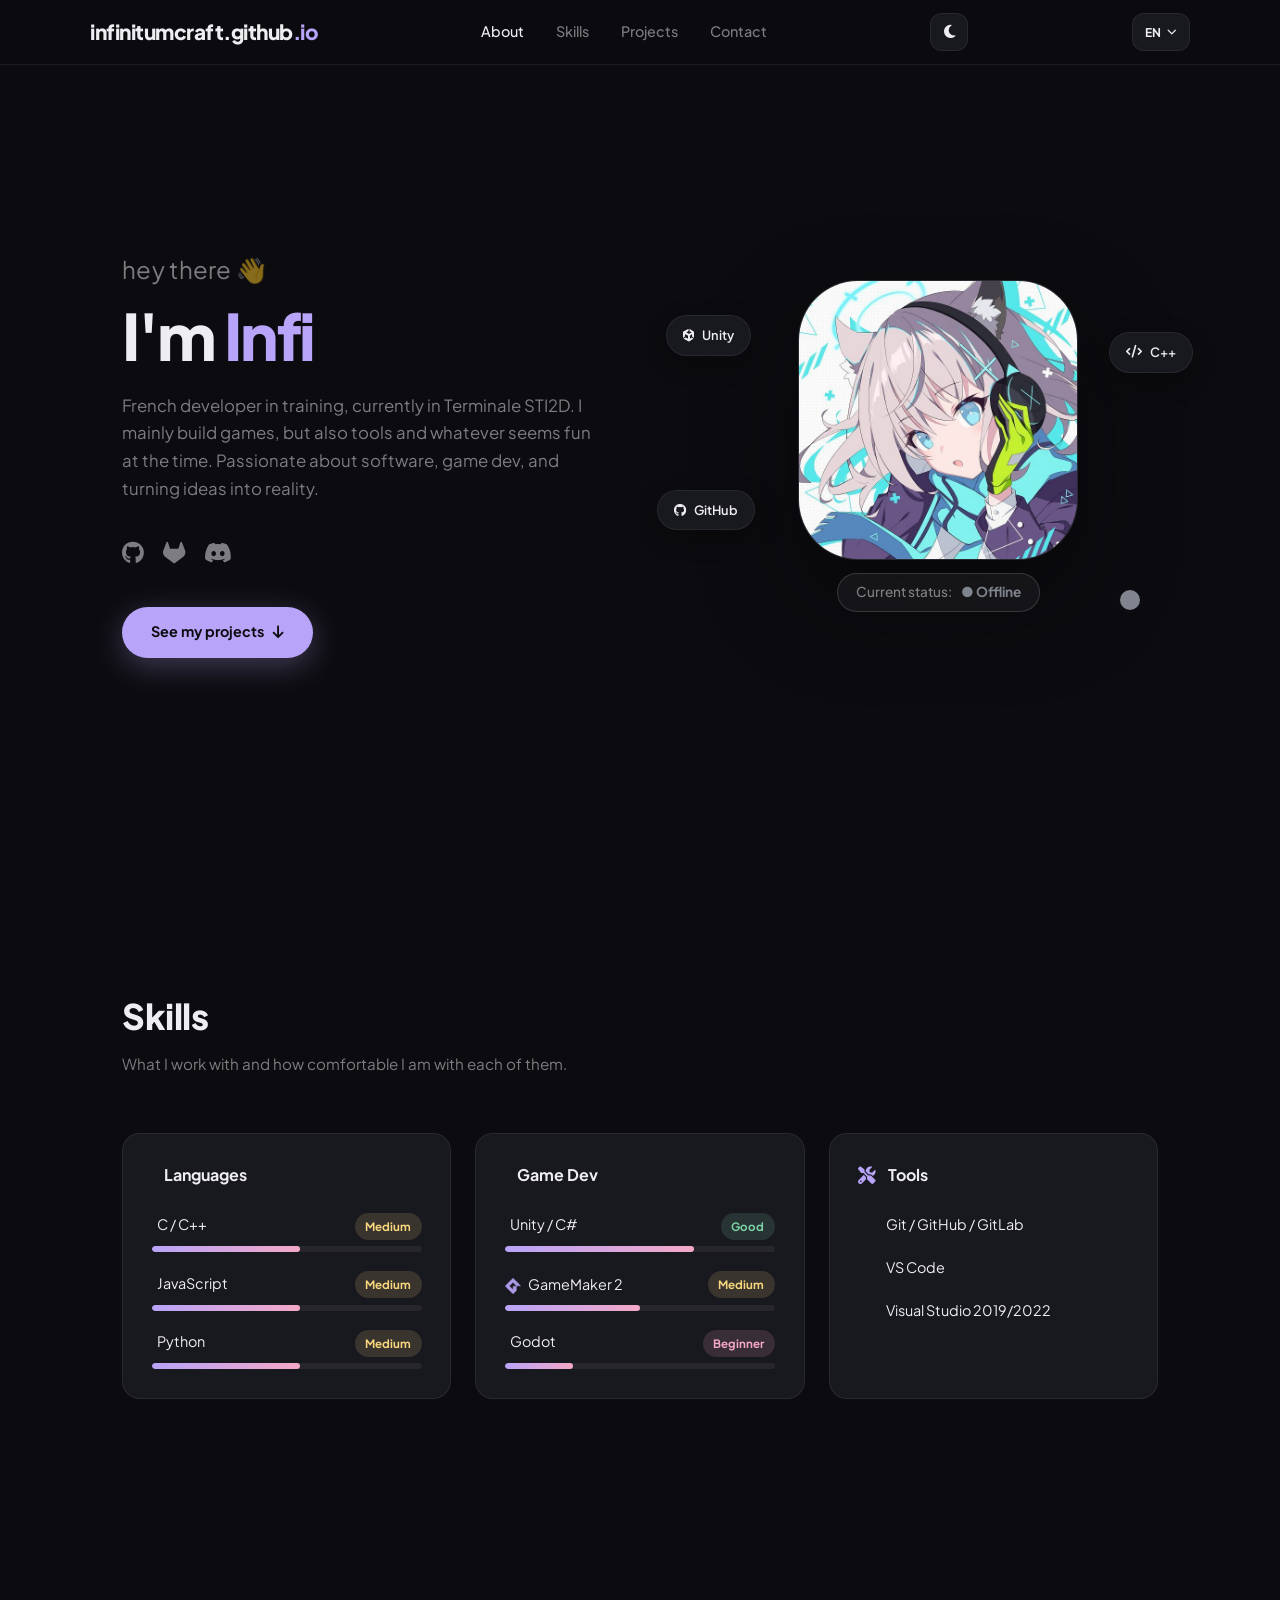
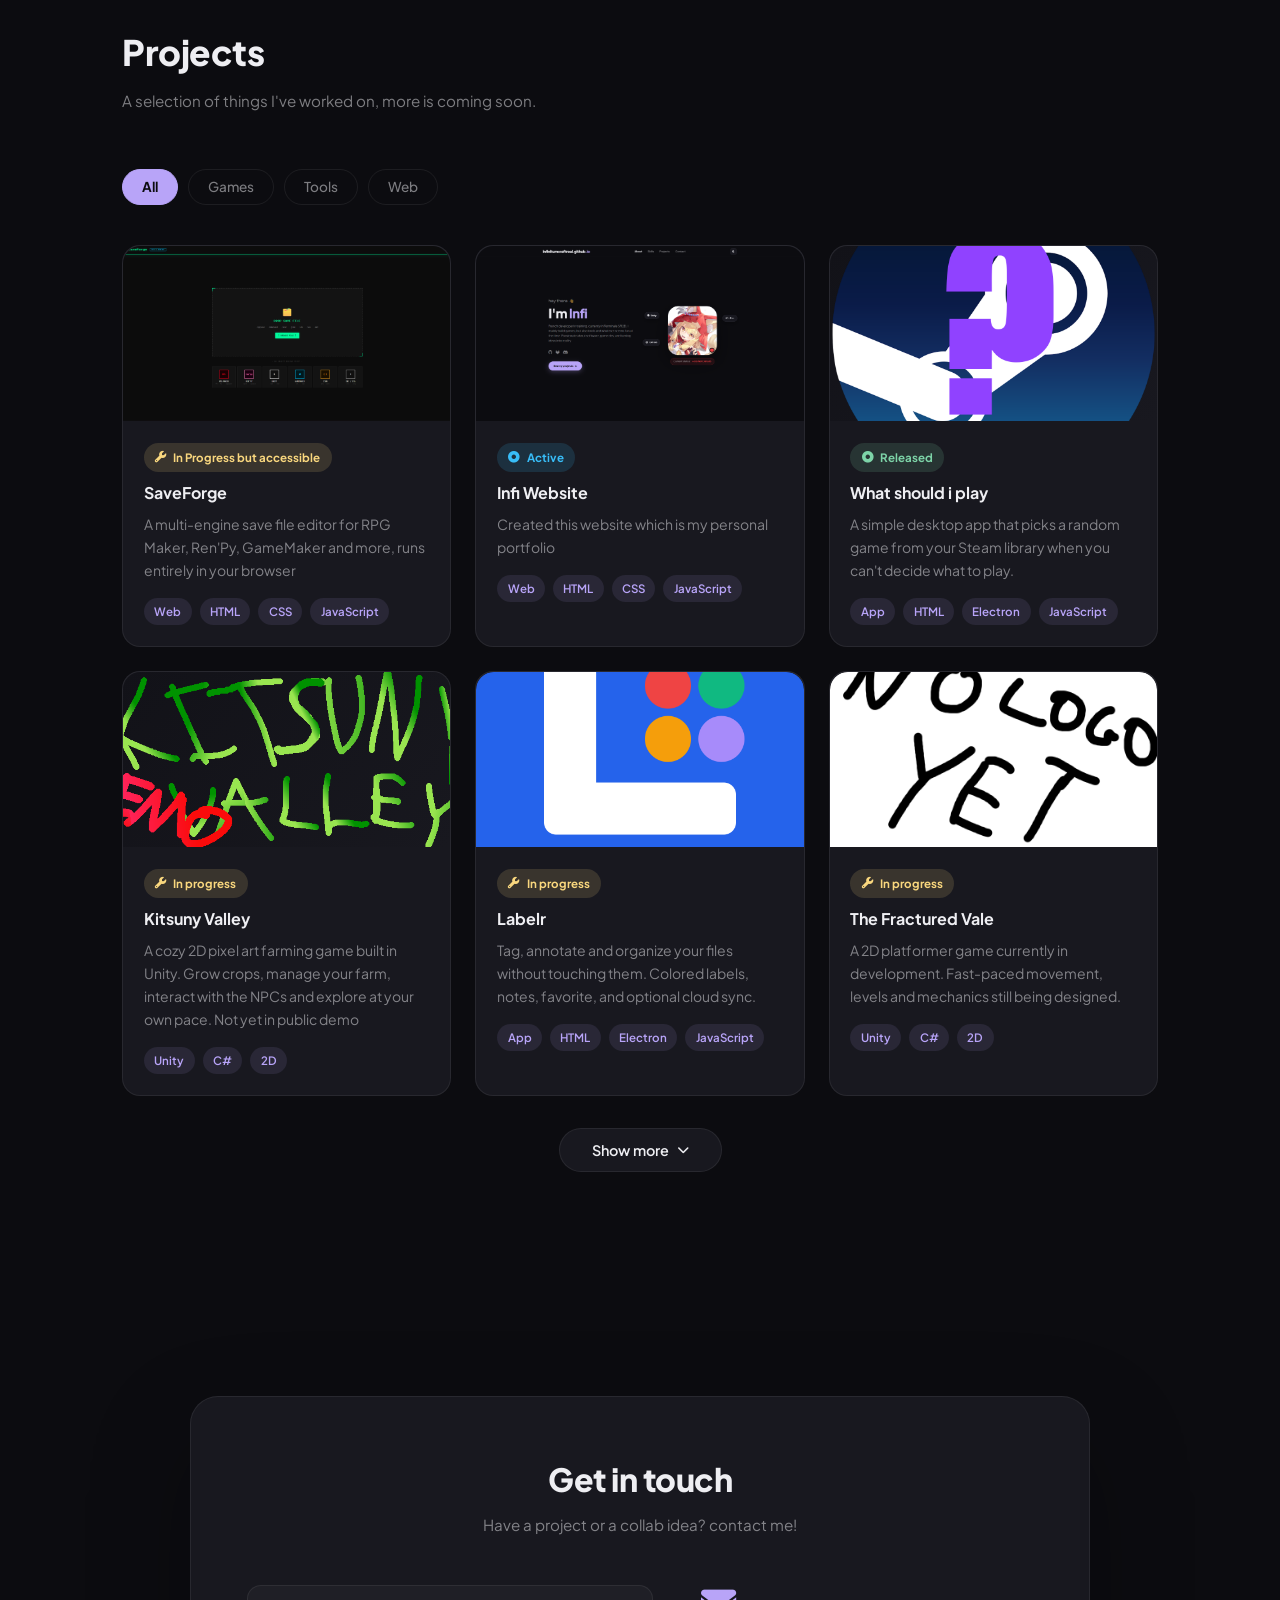
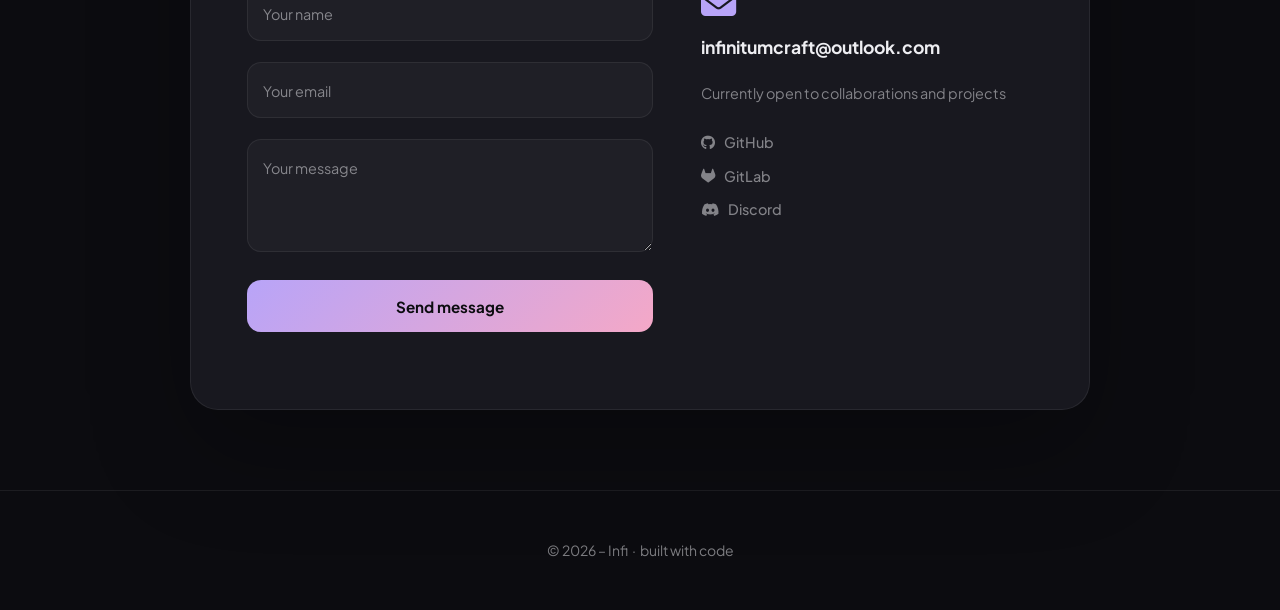
==== commit 047ab27b: "Added SaveForge" ====
--- a/index.html
+++ b/index.html
@@ -231,7 +231,7 @@
           </div>
         </div>
         <div class="project-body">
-          <div class="project-status status-active"><i class="fa-solid fa-circle-dot"></i> <span data-en="Active" data-fr="Actif">Active</span></div>
+          <div class="project-status status-wip"><i class="fa-solid fa-wrench"></i> <span data-en="In Progress but accessible" data-fr="En cours mais accessible">Active</span></div>
           <h4>SaveForge</h4>
           <p data-en="A multi-engine save file editor for RPG Maker, Ren'Py, GameMaker and more, runs entirely in your browser" data-fr="Un éditeur de fichiers de sauvegarde multi-moteurs pour RPG Maker, Ren'Py, GameMaker et plus encore, fonctionnant entièrement dans votre navigateur.">A multi-engine save file editor for RPG Maker, Ren'Py, GameMaker and more, runs entirely in your browser</p>
           <div class="project-tags">
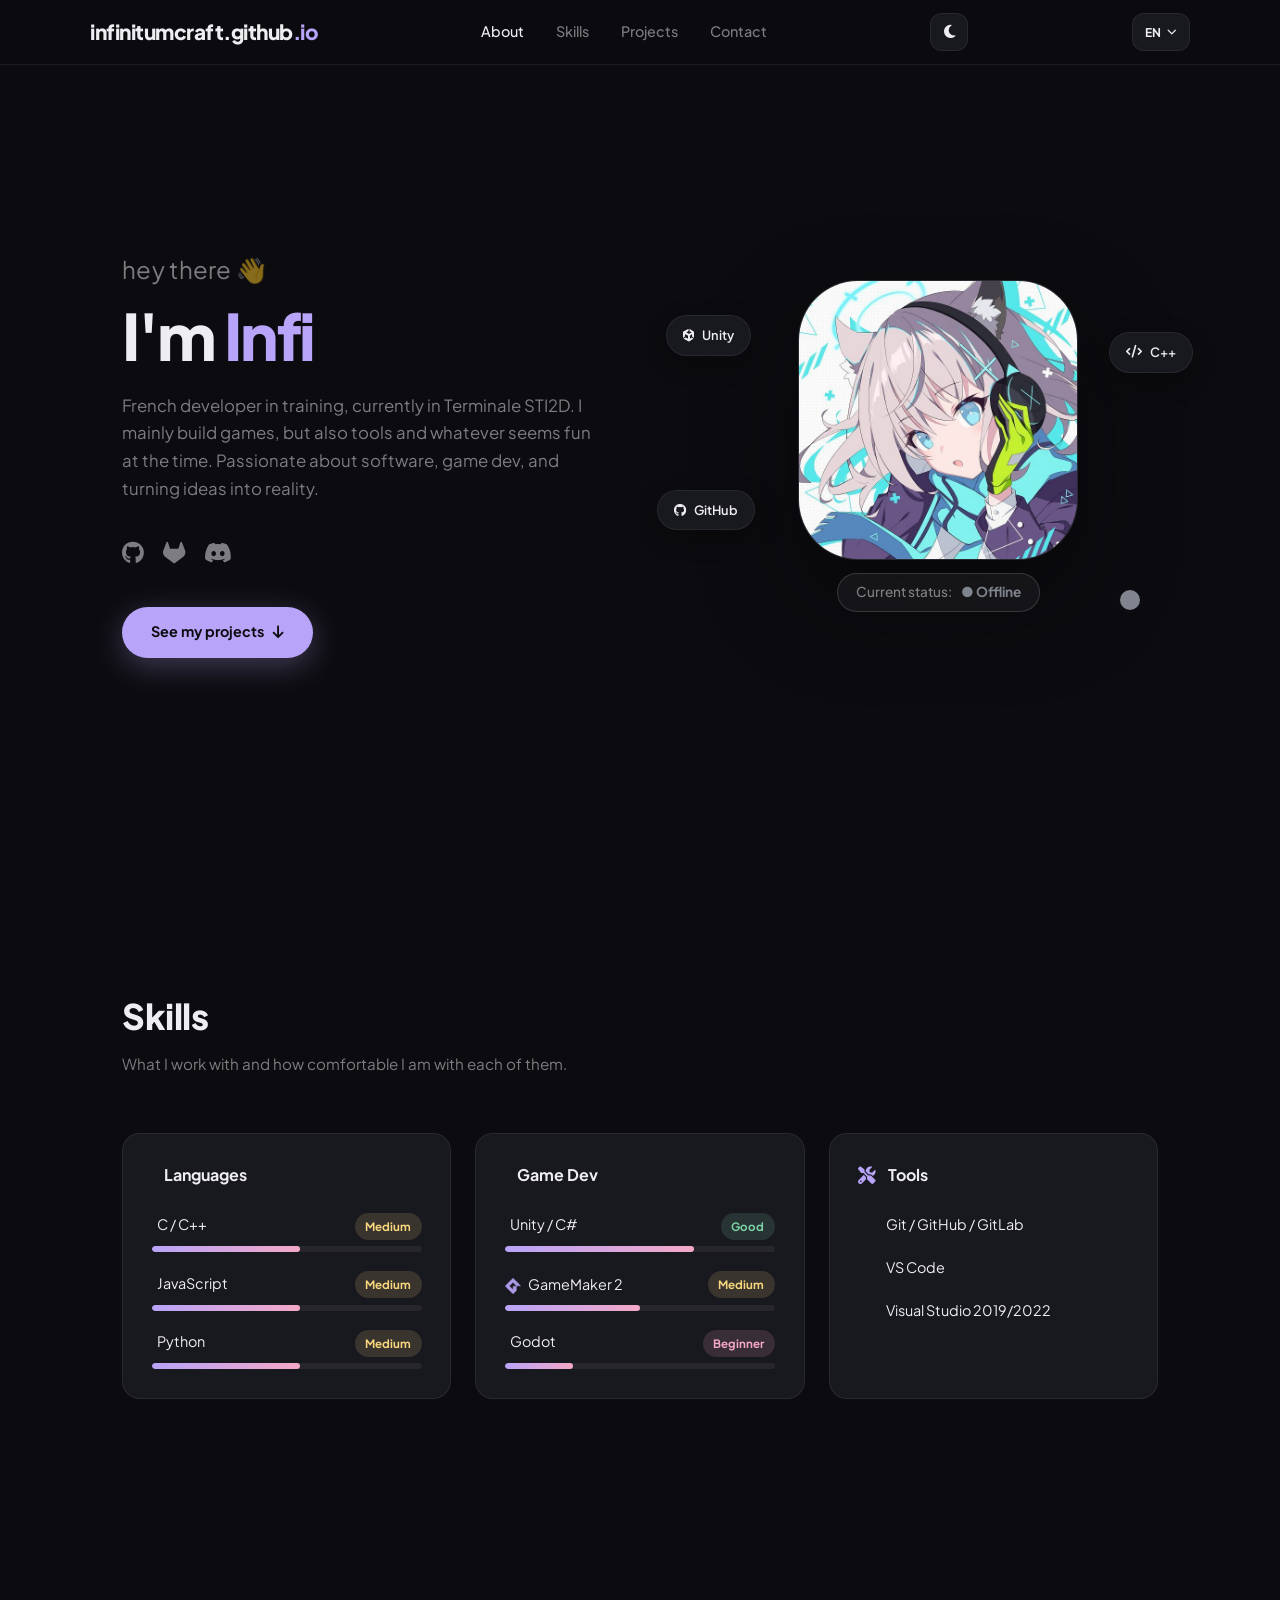
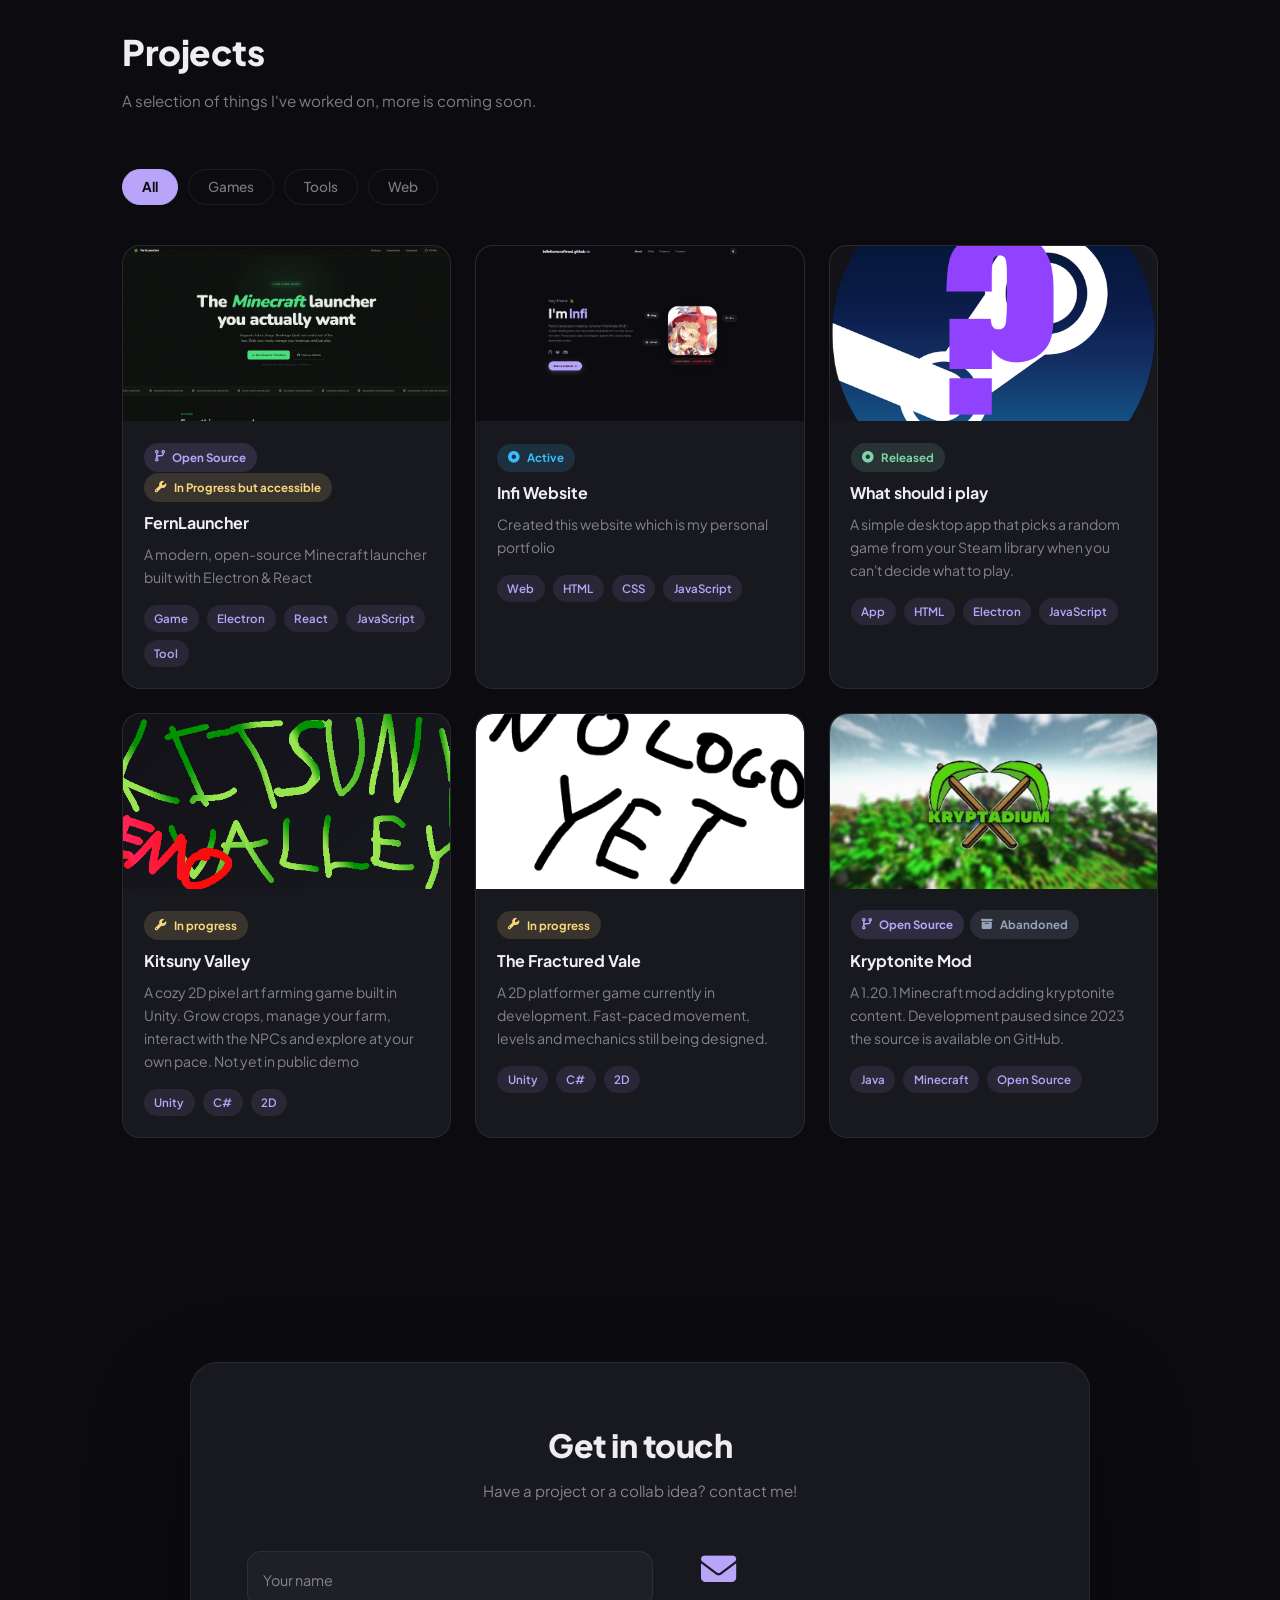
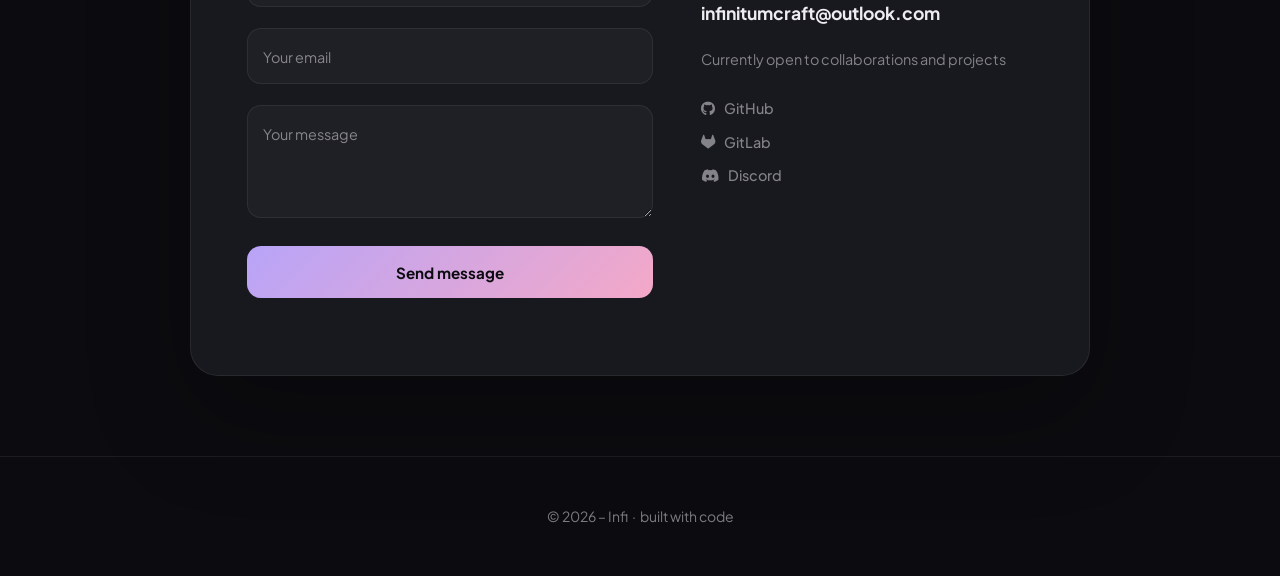
==== commit 08ff009b: "Added FernLauncher Co-authored-by: Copilot <copilot@github.com>" ====
--- a/index.html
+++ b/index.html
@@ -21,6 +21,7 @@
   <link rel="stylesheet" href="https://cdn.jsdelivr.net/gh/devicons/devicon@latest/devicon.min.css">
   <link rel="stylesheet" href="style.css?v=5">
   <link rel="icon" type="image/jpeg" href="assets/images/avatar.jpg">
+  <link rel="sitemap" type="application/xml" href="/sitemap.xml">
 </head>
 <body>
 
@@ -223,17 +224,39 @@
         <p data-en="Sadly there is no project for this category yet ;c" data-fr="Il n'y a malheureusement pas encore de projet dans cette catégorie ;c">Sadly there is no project for this category yet ;c</p>
       </div>
 
+      <div class="project-card" data-type="game">
+        <div class="project-thumb">
+          <img src="assets/images/projects/fernlauncher.png" alt="FernLauncher Website" onerror="this.parentElement.classList.add('no-img')">
+          <div class="project-overlay">
+            <a href="https://fernlauncher.github.io" target="_blank" class="overlay-btn"><i class="fa-solid fa-globe"></i> Open website</a>
+          </div>
+        </div>
+        <div class="project-body">
+          <div class="project-status status-open"><i class="fa-solid fa-code-branch"></i> Open Source</div>
+          <div class="project-status status-wip"><i class="fa-solid fa-wrench"></i> <span data-en="In Progress but accessible" data-fr="En cours mais accessible">Active</span></div>
+          <h4>FernLauncher</h4>
+          <p data-en="A modern, open-source Minecraft launcher built with Electron & React" data-fr="Un lanceur Minecraft moderne et open-source construit avec Electron & React">A modern, open-source Minecraft launcher built with Electron & React</p>
+          <div class="project-tags">
+            <span>Game</span>
+            <span>Electron</span>
+            <span>React</span>
+            <span>JavaScript</span>
+            <span>Tool</span>
+          </div>
+        </div>
+      </div>
+
       <div class="project-card" data-type="web">
         <div class="project-thumb">
-          <img src="assets/images/projects/saveforge.png" alt="Personal Website" onerror="this.parentElement.classList.add('no-img')">
-          <div class="project-overlay">
-            <a href="https://infinitumcraft.github.io/saveforge/" target="_blank" class="overlay-btn"><i class="fa-solid fa-globe"></i> Open website</a>
-          </div>
-        </div>
-        <div class="project-body">
-          <div class="project-status status-wip"><i class="fa-solid fa-wrench"></i> <span data-en="In Progress but accessible" data-fr="En cours mais accessible">Active</span></div>
-          <h4>SaveForge</h4>
-          <p data-en="A multi-engine save file editor for RPG Maker, Ren'Py, GameMaker and more, runs entirely in your browser" data-fr="Un éditeur de fichiers de sauvegarde multi-moteurs pour RPG Maker, Ren'Py, GameMaker et plus encore, fonctionnant entièrement dans votre navigateur.">A multi-engine save file editor for RPG Maker, Ren'Py, GameMaker and more, runs entirely in your browser</p>
+          <img src="assets/images/projects/portfolio.png" alt="Personal Website" onerror="this.parentElement.classList.add('no-img')">
+          <div class="project-overlay">
+            <a href="https://infinitumcraftreal.github.io" target="_blank" class="overlay-btn"><i class="fa-solid fa-globe"></i> Open website</a>
+          </div>
+        </div>
+        <div class="project-body">
+          <div class="project-status status-active"><i class="fa-solid fa-circle-dot"></i> <span data-en="Active" data-fr="Actif">Active</span></div>
+          <h4>Infi Website</h4>
+          <p data-en="Created this website which is my personal portfolio" data-fr="J'ai créé ce site web qui est mon portfolio personnel.">Created this website which is my personal portfolio</p>
           <div class="project-tags">
             <span>Web</span>
             <span>HTML</span>
@@ -243,26 +266,6 @@
         </div>
       </div>
 
-      <div class="project-card" data-type="web">
-        <div class="project-thumb">
-          <img src="assets/images/projects/portfolio.png" alt="Personal Website" onerror="this.parentElement.classList.add('no-img')">
-          <div class="project-overlay">
-            <a href="https://infinitumcraftreal.github.io" target="_blank" class="overlay-btn"><i class="fa-solid fa-globe"></i> Open website</a>
-          </div>
-        </div>
-        <div class="project-body">
-          <div class="project-status status-active"><i class="fa-solid fa-circle-dot"></i> <span data-en="Active" data-fr="Actif">Active</span></div>
-          <h4>Infi Website</h4>
-          <p data-en="Created this website which is my personal portfolio" data-fr="J'ai créé ce site web qui est mon portfolio personnel.">Created this website which is my personal portfolio</p>
-          <div class="project-tags">
-            <span>Web</span>
-            <span>HTML</span>
-            <span>CSS</span>
-            <span>JavaScript</span>
-          </div>
-        </div>
-      </div>
-
       <div class="project-card" data-type="tool">
         <div class="project-thumb">
           <img src="assets/images/projects/wsip.png" alt="What should i play (WSIP)" onerror="this.parentElement.classList.add('no-img')">
@@ -298,26 +301,6 @@
             <span>Unity</span>
             <span>C#</span>
             <span>2D</span>
-          </div>
-        </div>
-      </div>
-
-      <div class="project-card" data-type="tool">
-        <div class="project-thumb">
-          <img src="assets/images/projects/labelr.png" alt="Labelr" onerror="this.parentElement.classList.add('no-img')">
-          <div class="project-overlay">
-            <a href="https://github.com/infinitumcraft/Labelr" target="_blank" class="overlay-btn"><i class="fa-brands fa-github"></i> View</a>
-          </div>
-        </div>
-        <div class="project-body">
-          <div class="project-status status-wip"><i class="fa-solid fa-wrench"></i> <span data-en="In progress" data-fr="En cours">In progress</span></div>
-          <h4>Labelr</h4>
-          <p data-en="Tag, annotate and organize your files without touching them. Colored labels, notes, favorite, and optional cloud sync." data-fr="taguez, annotez et organisez vos fichiers sans les modifier. Labels colorés, notes, favoris et synchronisation cloud optionnelle.">Tag, annotate and organize your files without touching them. Colored labels, notes, favorite, and optional cloud sync.</p>
-          <div class="project-tags">
-            <span>App</span>
-            <span>HTML</span>
-            <span>Electron</span>
-            <span>JavaScript</span>
           </div>
         </div>
       </div>
@@ -420,4 +403,4 @@
   <div id="discord-toast" data-en="@ infinitumcraft copied!" data-fr="@ infinitumcraft copié !">@ infinitumcraft copied!</div>
   <script src="script.js?v=5"></script>
 </body>
-</html>+</html>
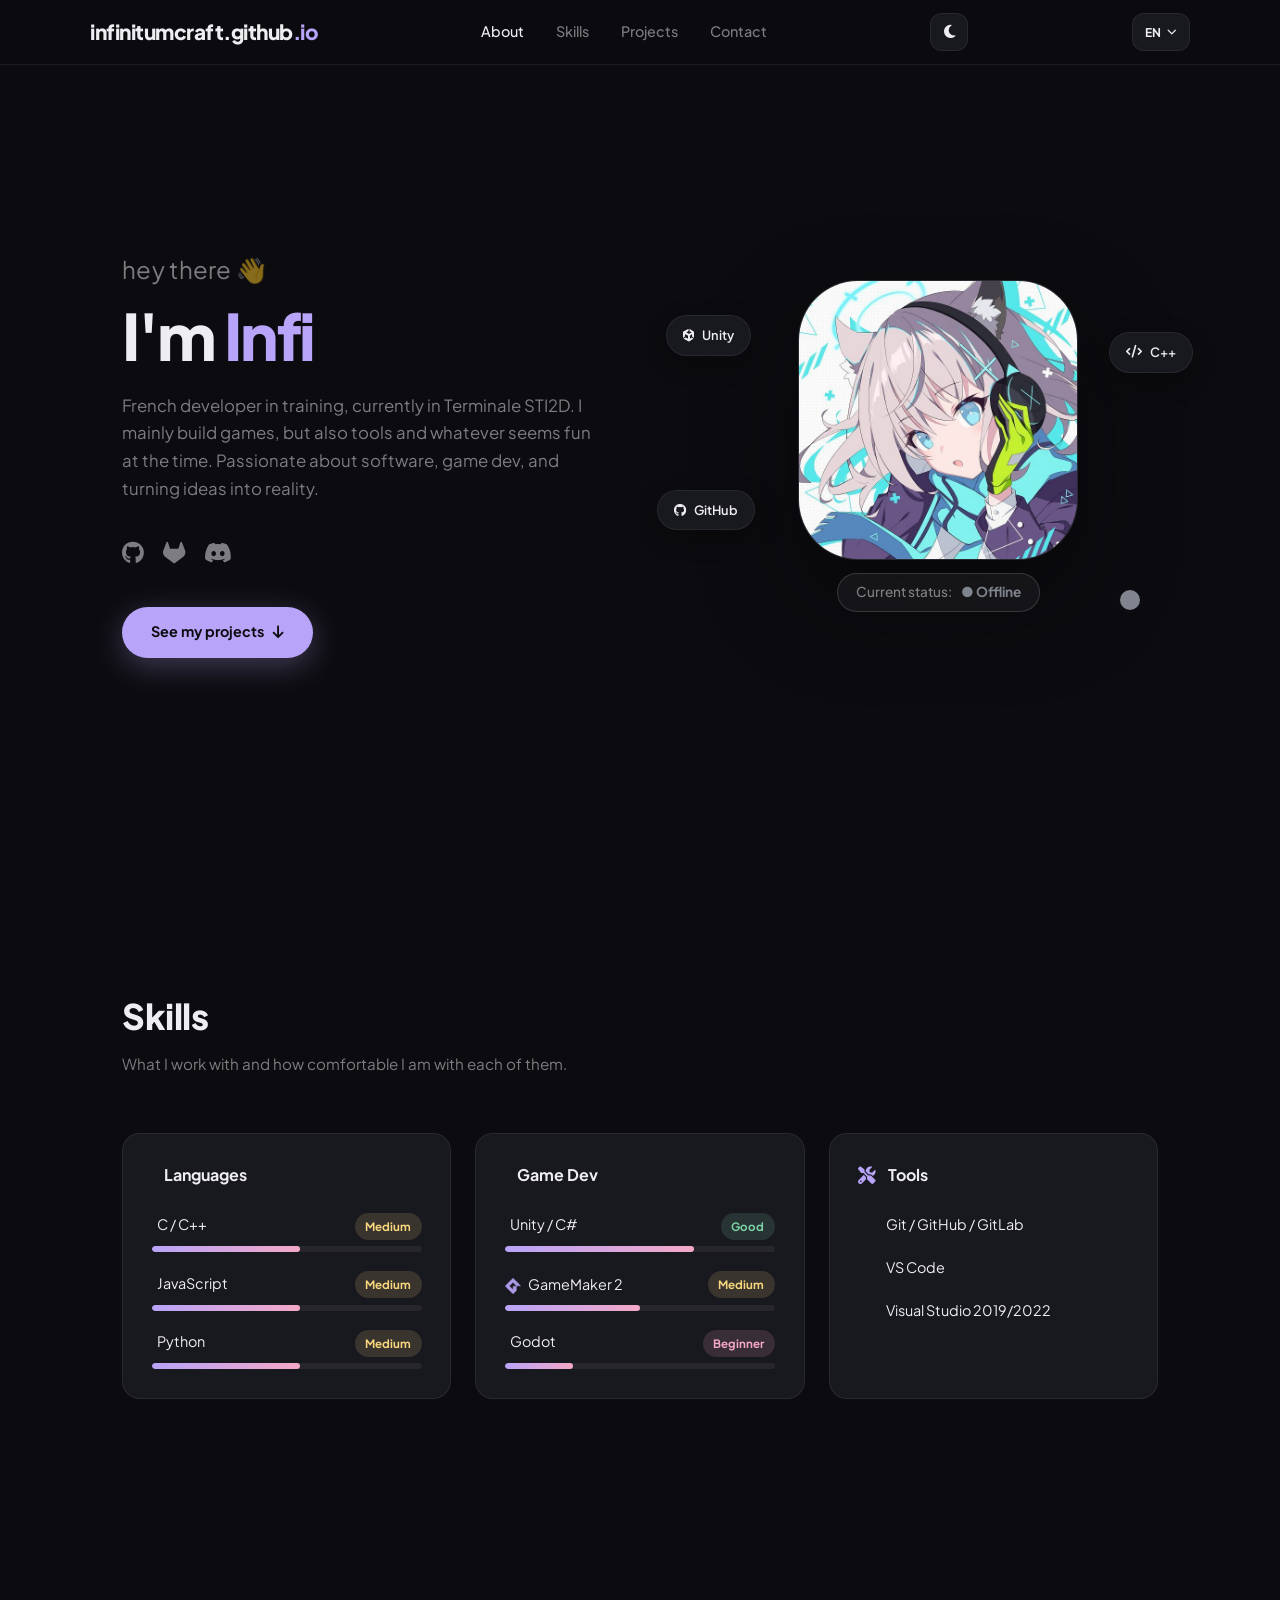
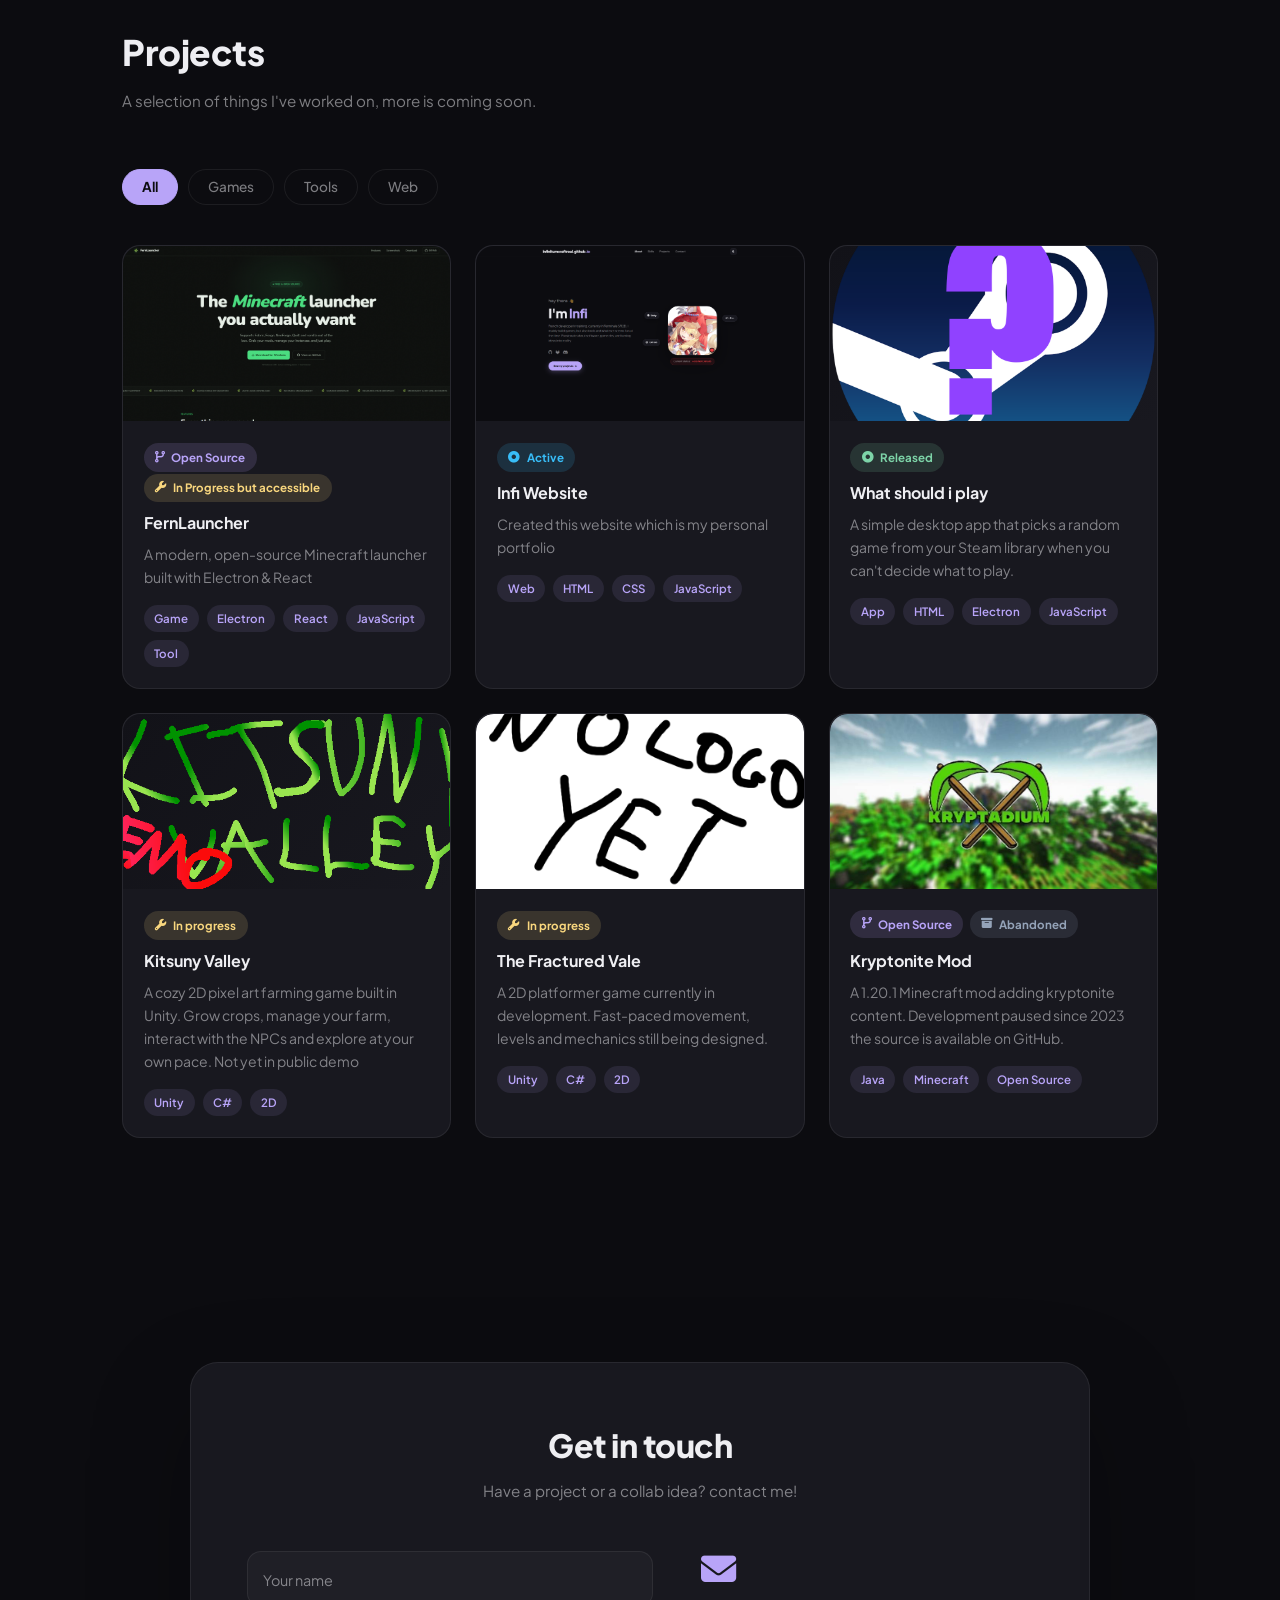
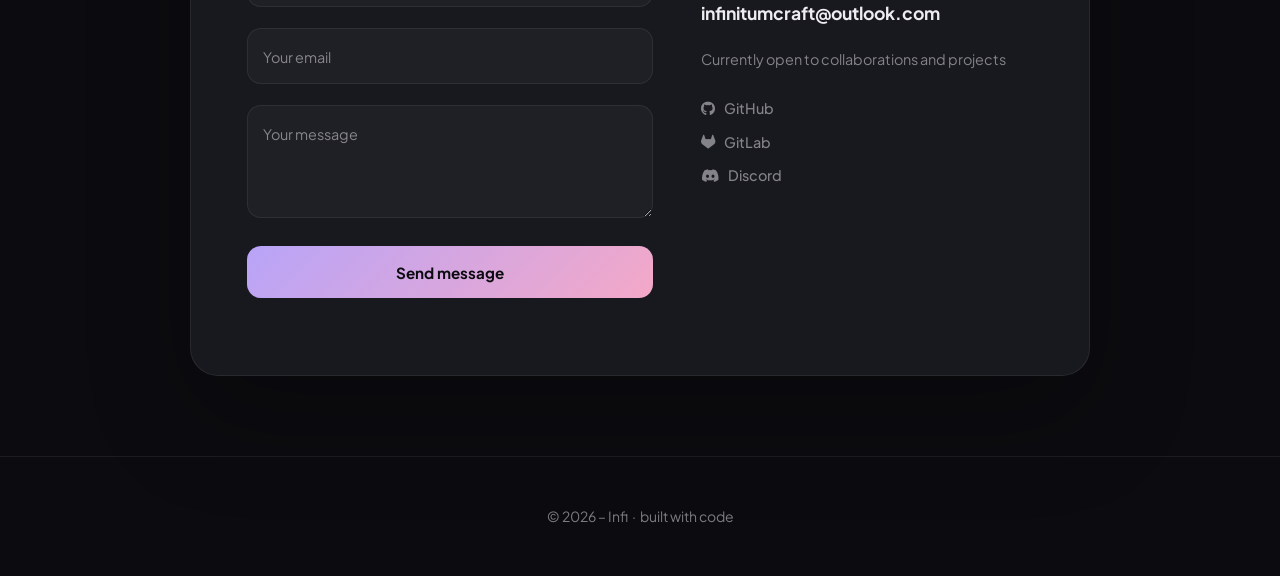
==== commit 902f0de6: "fixed pfp" ====
--- a/index.html
+++ b/index.html
@@ -401,6 +401,6 @@
     <p>© 2026 – Infi &nbsp;·&nbsp; built with code</p>
   </footer>
   <div id="discord-toast" data-en="@ infinitumcraft copied!" data-fr="@ infinitumcraft copié !">@ infinitumcraft copied!</div>
-  <script src="script.js?v=5"></script>
+  <script src="script.js?v=6"></script>
 </body>
 </html>
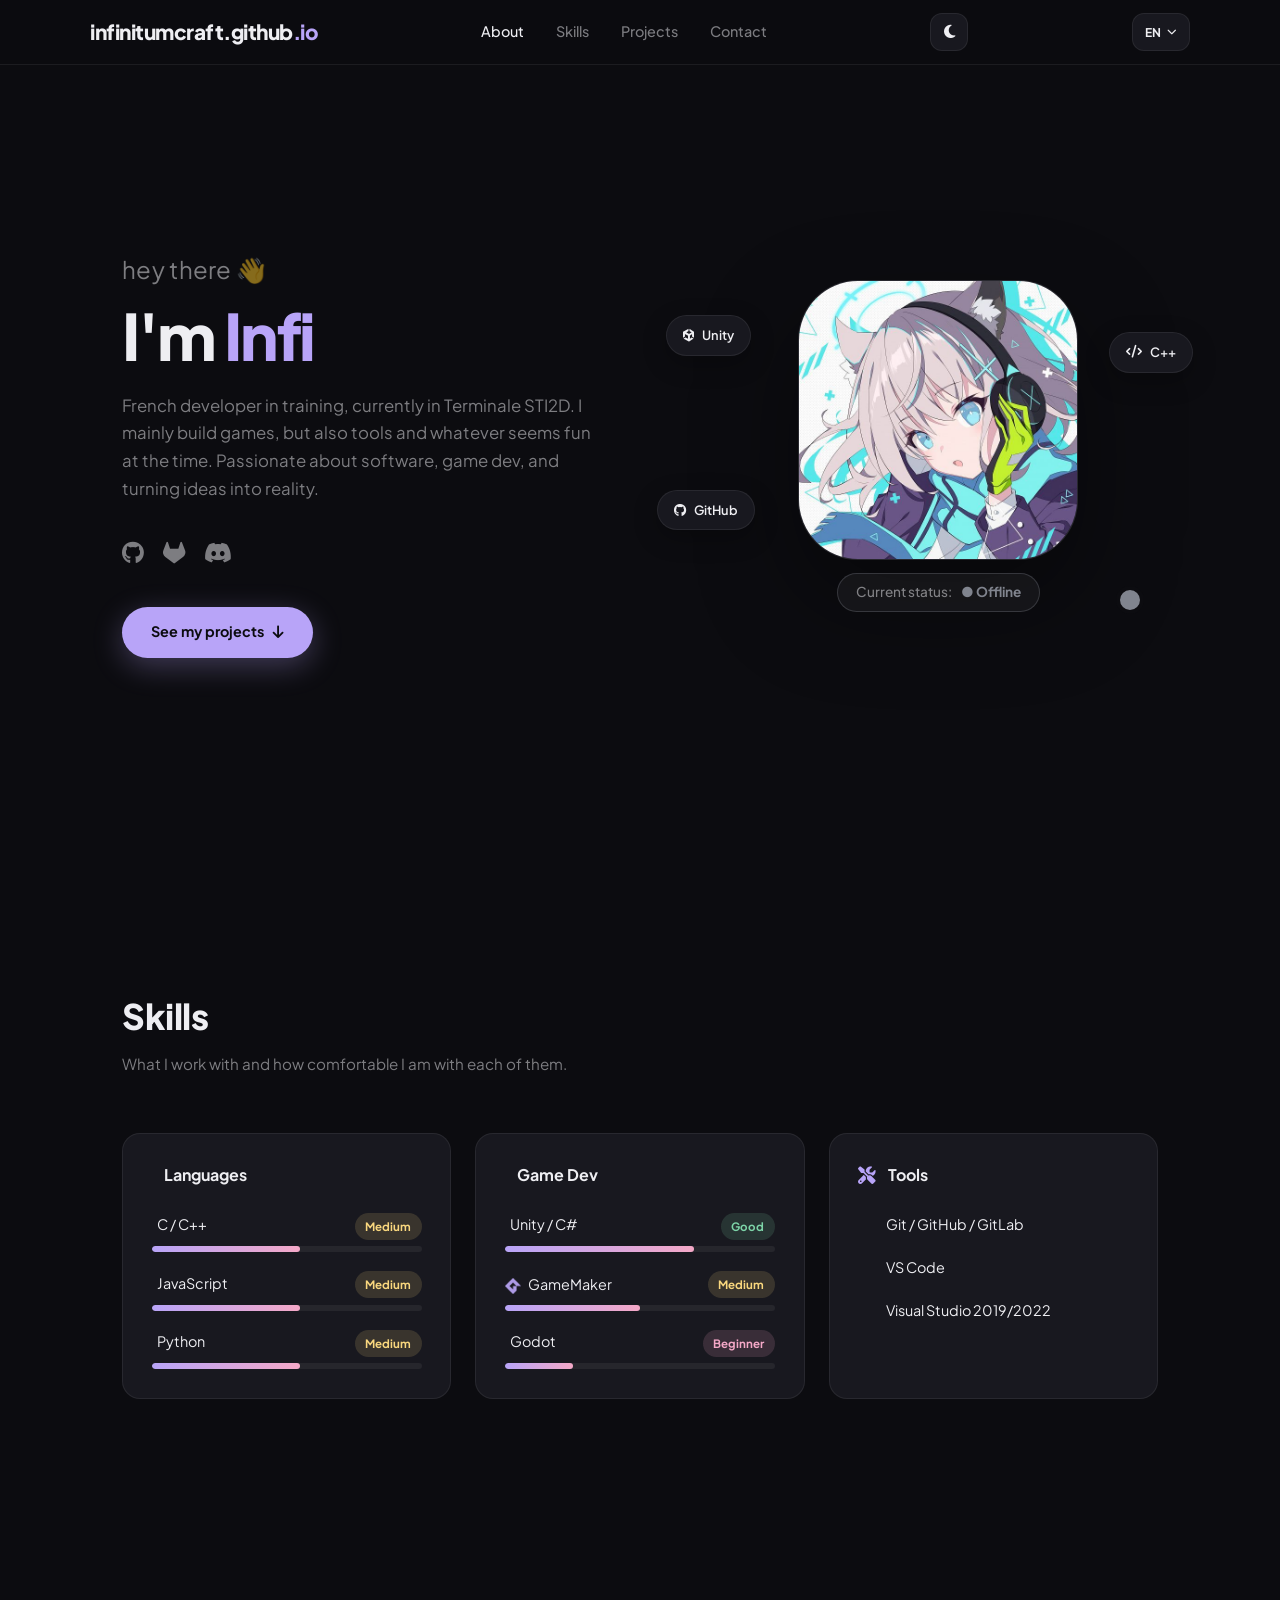
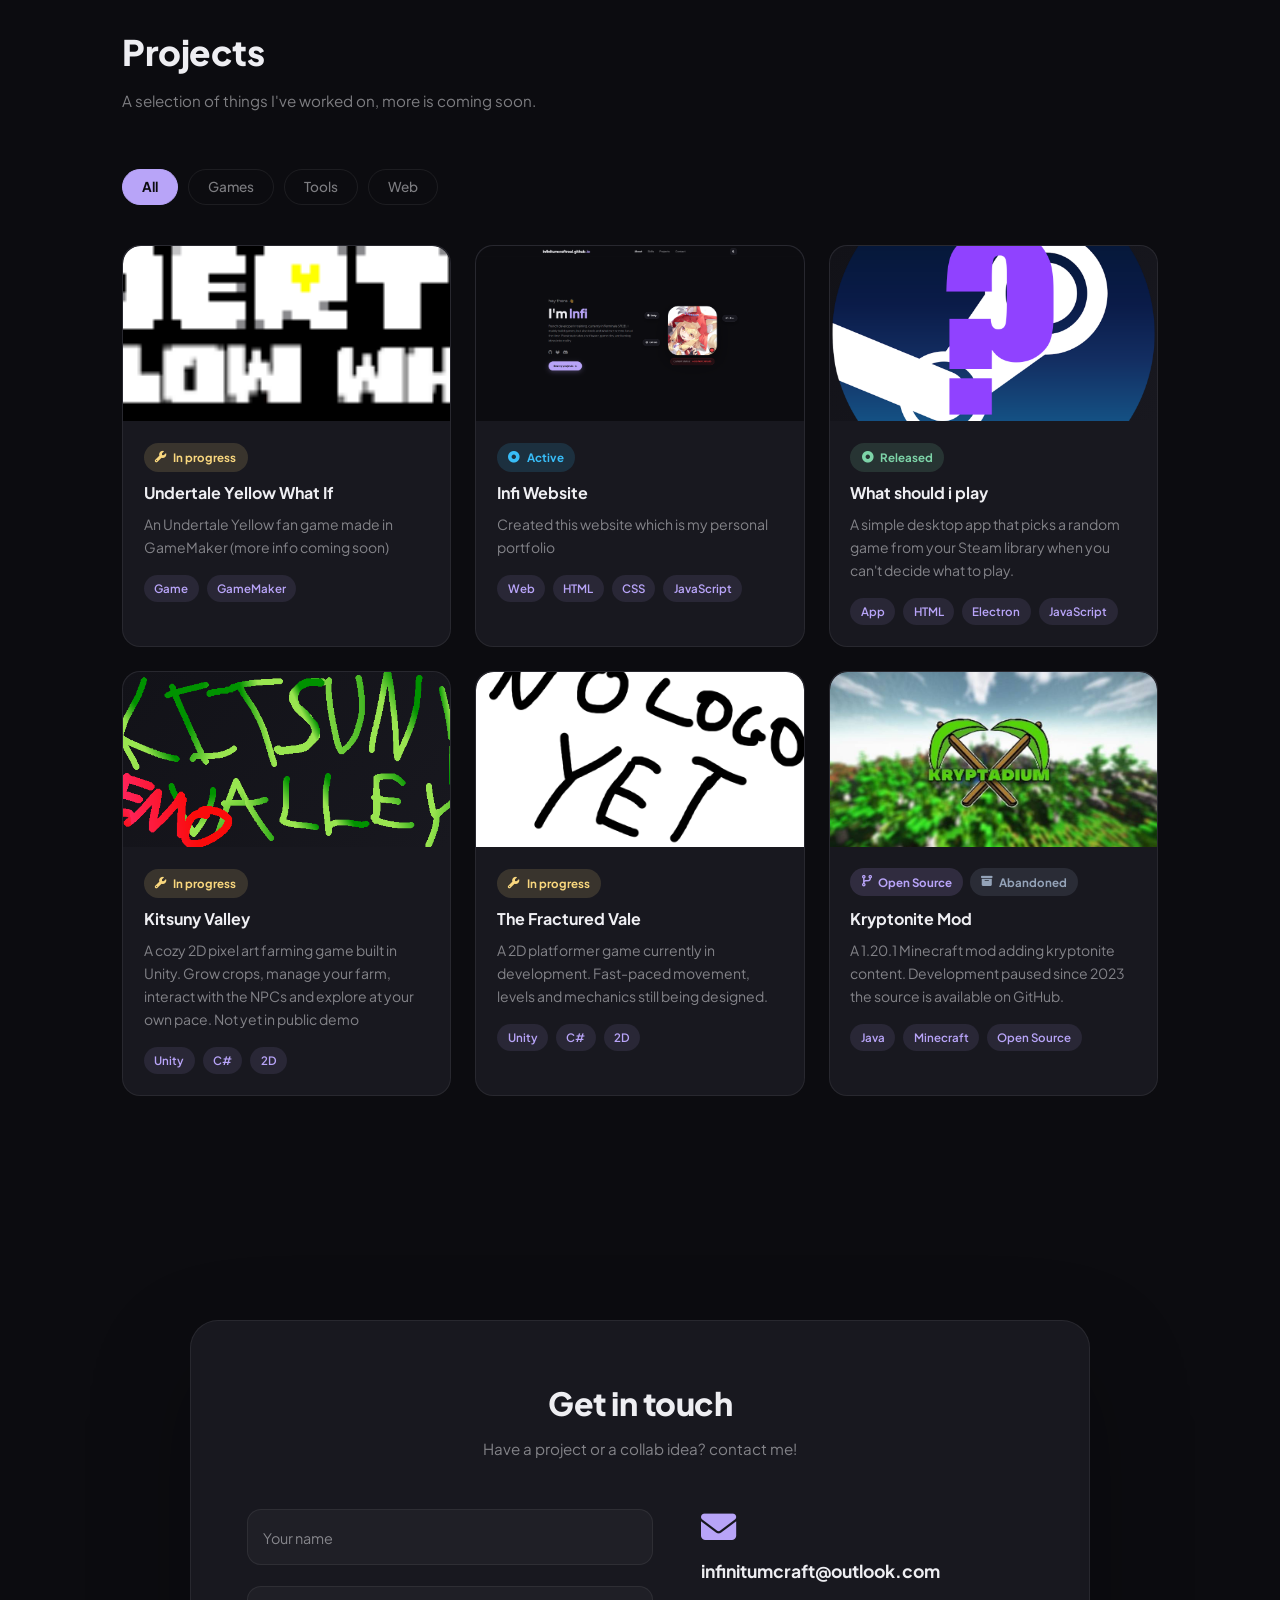
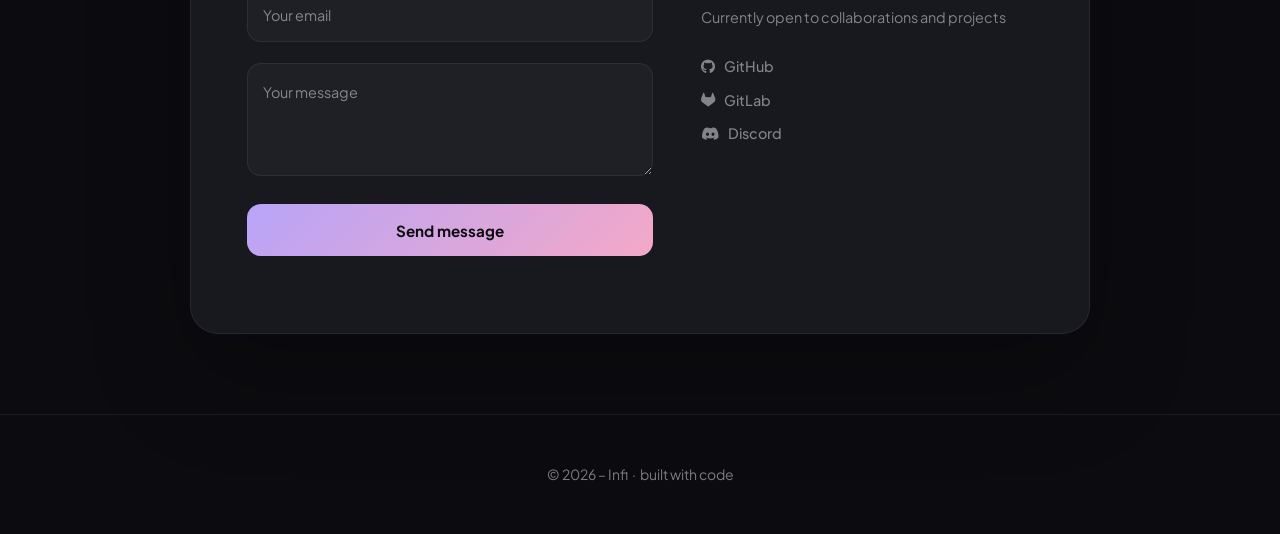
==== commit c3df0ce3: "added undertale yellow" ====
--- a/index.html
+++ b/index.html
@@ -175,7 +175,7 @@
           </li>
           <li>
             <div class="skill-row">
-              <span><img src="assets/images/gamemaker.webp" alt="GameMaker" class="gamemaker-icon"> GameMaker 2</span>
+              <span><img src="assets/images/gamemaker.webp" alt="GameMaker" class="gamemaker-icon"> GameMaker</span>
               <span class="skill-level medium" data-en="Medium" data-fr="Moyen">Medium</span>
             </div>
             <div class="skill-bar"><div style="--w: 50%"></div></div>
@@ -226,22 +226,18 @@
 
       <div class="project-card" data-type="game">
         <div class="project-thumb">
-          <img src="assets/images/projects/fernlauncher.png" alt="FernLauncher Website" onerror="this.parentElement.classList.add('no-img')">
-          <div class="project-overlay">
-            <a href="https://fernlauncher.github.io" target="_blank" class="overlay-btn"><i class="fa-solid fa-globe"></i> Open website</a>
-          </div>
-        </div>
-        <div class="project-body">
-          <div class="project-status status-open"><i class="fa-solid fa-code-branch"></i> Open Source</div>
-          <div class="project-status status-wip"><i class="fa-solid fa-wrench"></i> <span data-en="In Progress but accessible" data-fr="En cours mais accessible">Active</span></div>
-          <h4>FernLauncher</h4>
-          <p data-en="A modern, open-source Minecraft launcher built with Electron & React" data-fr="Un lanceur Minecraft moderne et open-source construit avec Electron & React">A modern, open-source Minecraft launcher built with Electron & React</p>
+          <img src="assets/images/projects/undertaleyellowwhatif.png" alt="Undertale Yellow What If" onerror="this.parentElement.classList.add('no-img')">
+          <div class="project-overlay">
+            <a href="https://github.com/infinitumcraft/UndertaleYellowWhatIf" target="_blank" class="overlay-btn"><i class="fa-solid fa-globe"></i> Open website</a>
+          </div>
+        </div>
+        <div class="project-body">
+          <div class="project-status status-wip"><i class="fa-solid fa-wrench"></i> <span data-en="In progress" data-fr="En cours">In progress</span></div>
+          <h4>Undertale Yellow What If</h4>
+          <p data-en="An Undertale Yellow fan game made in GameMaker (more info coming soon)" data-fr="Un fangame d'Undertale Yellow (plus d'informations à venir)">An Undertale Yellow fan game</p>
           <div class="project-tags">
             <span>Game</span>
-            <span>Electron</span>
-            <span>React</span>
-            <span>JavaScript</span>
-            <span>Tool</span>
+            <span>GameMaker</span>
           </div>
         </div>
       </div>
